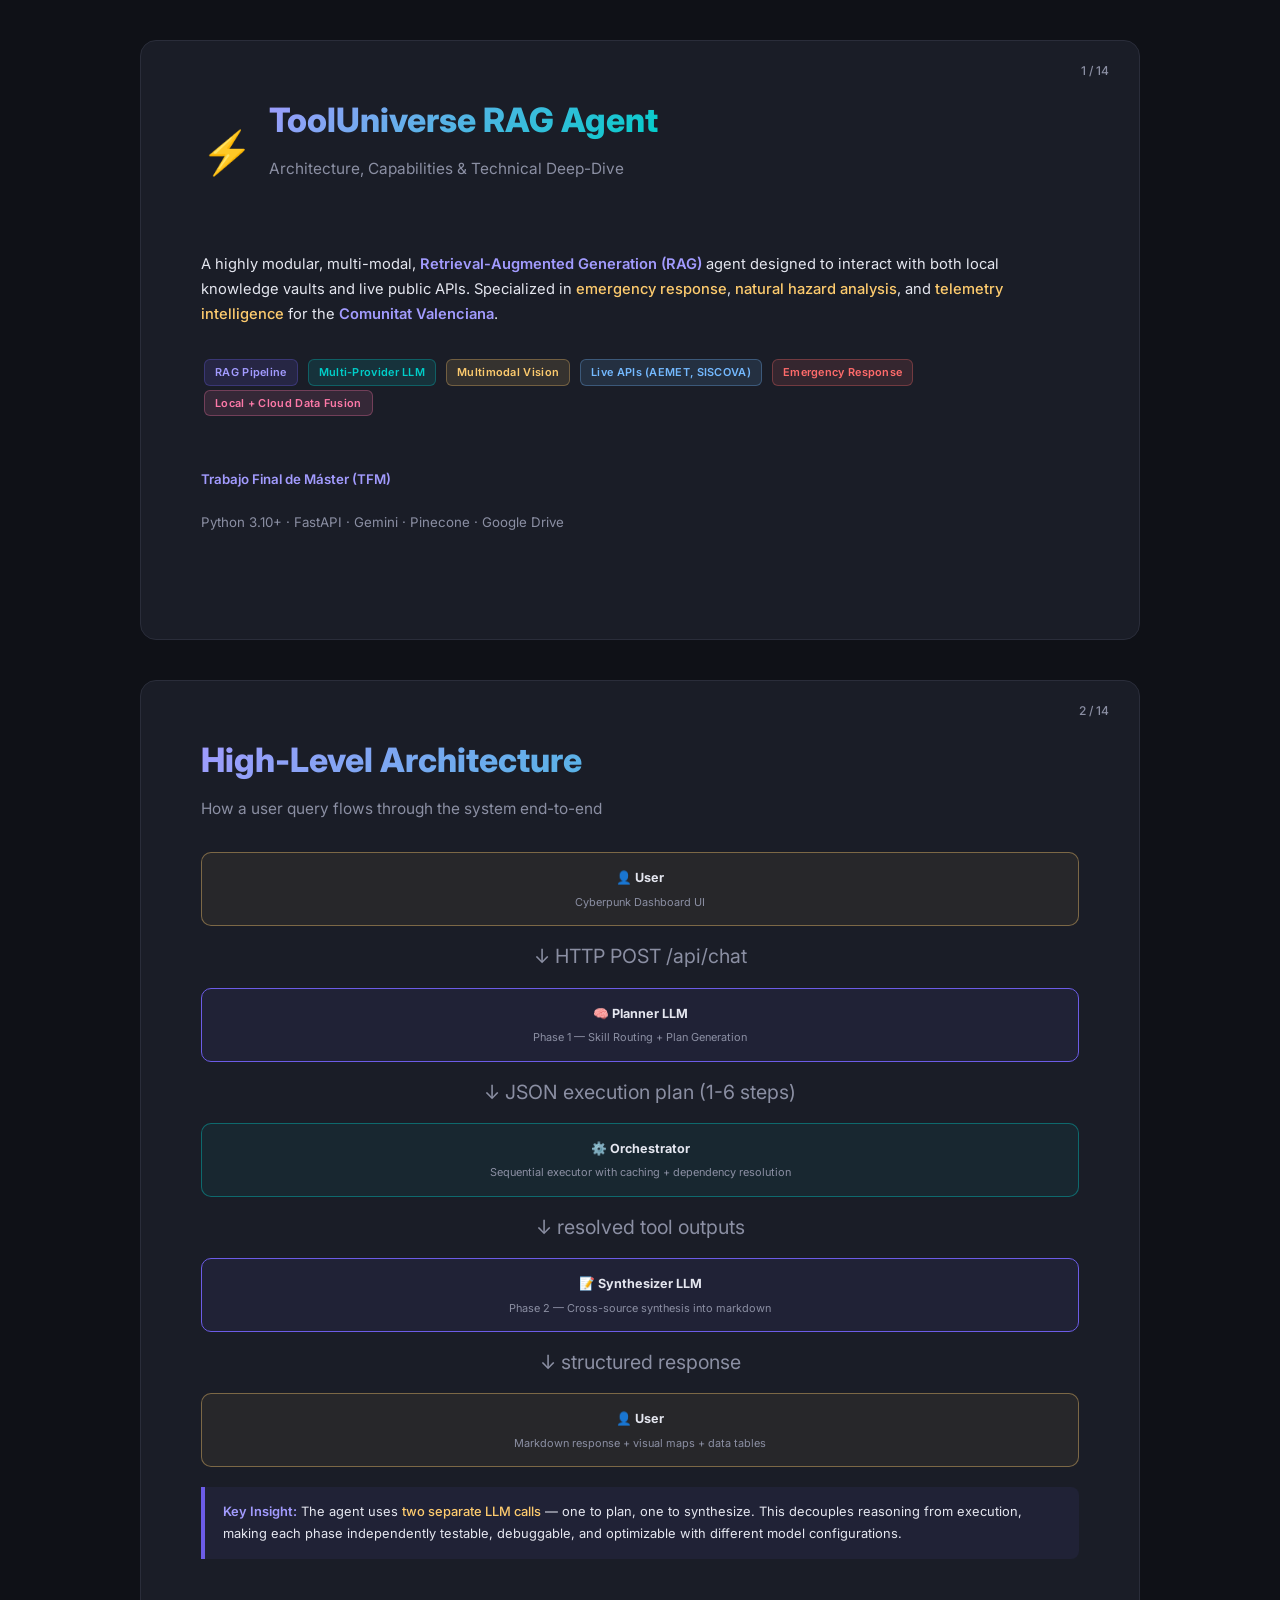
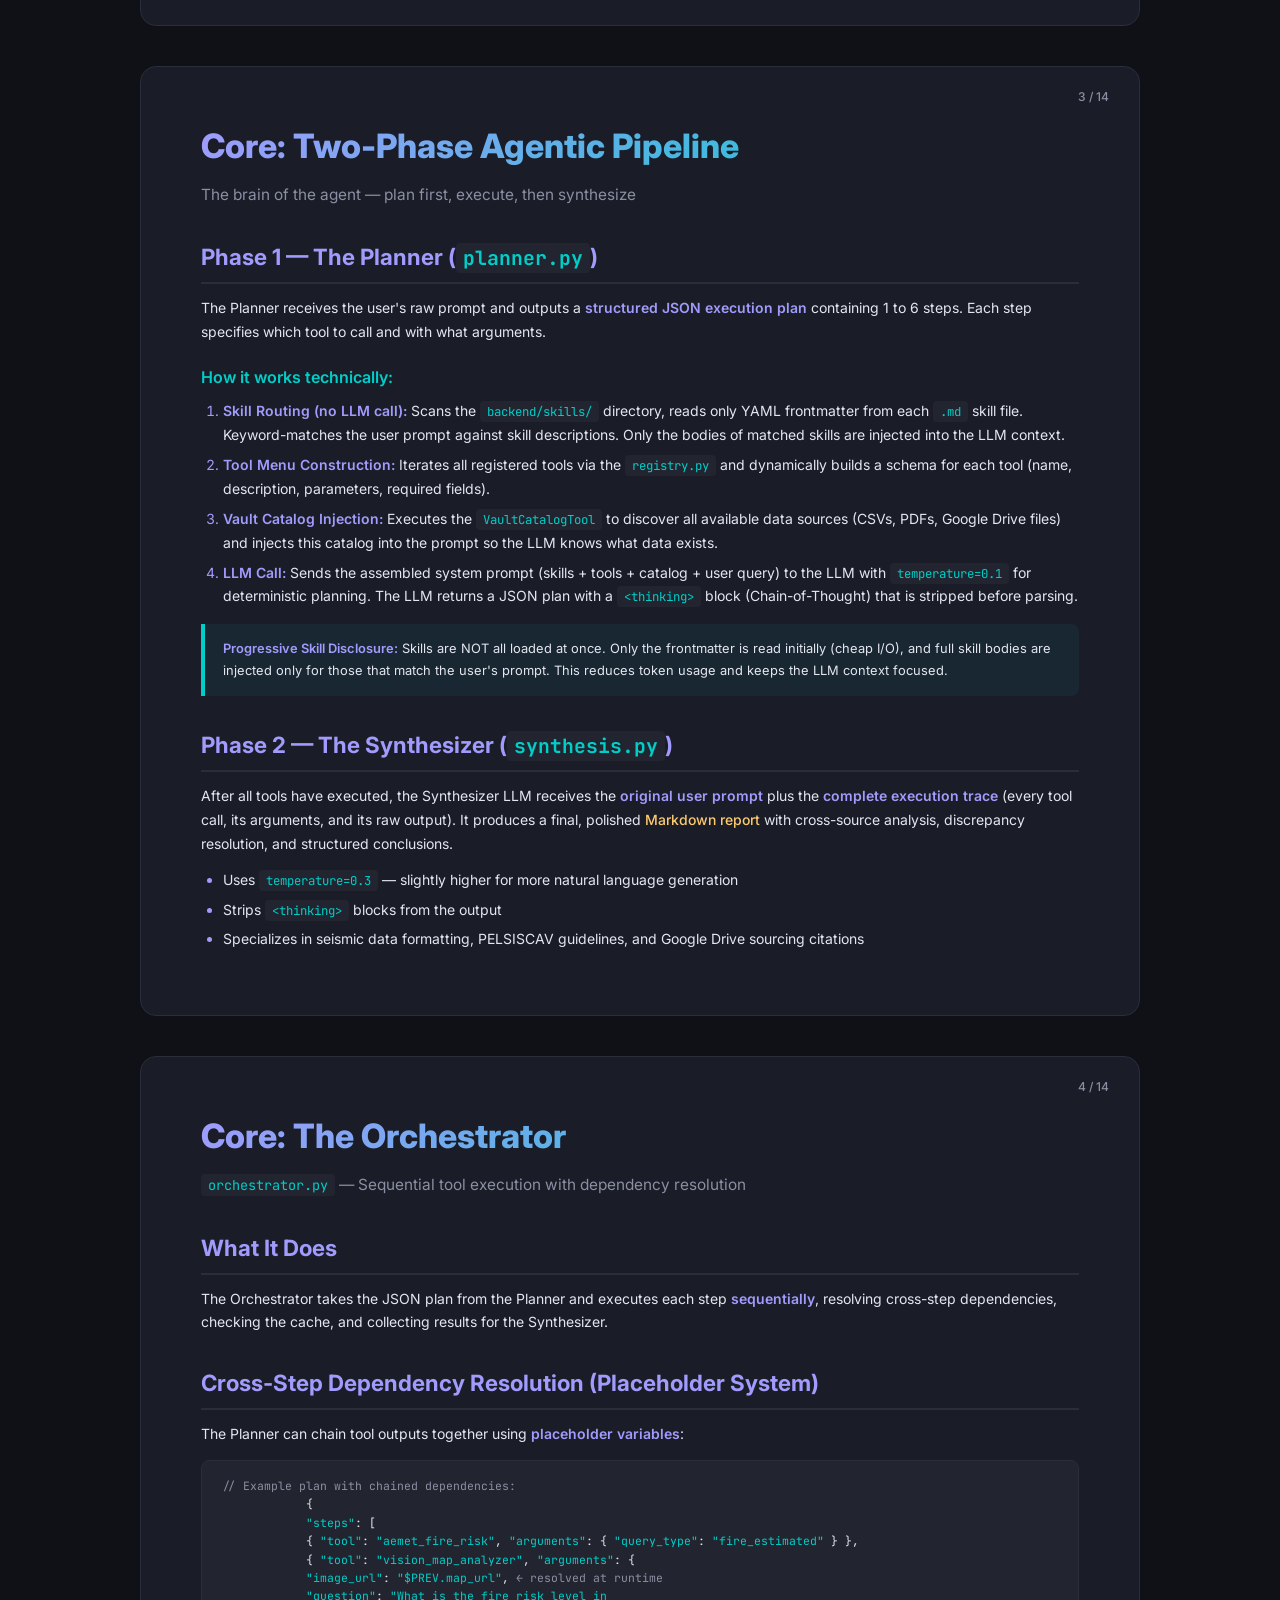
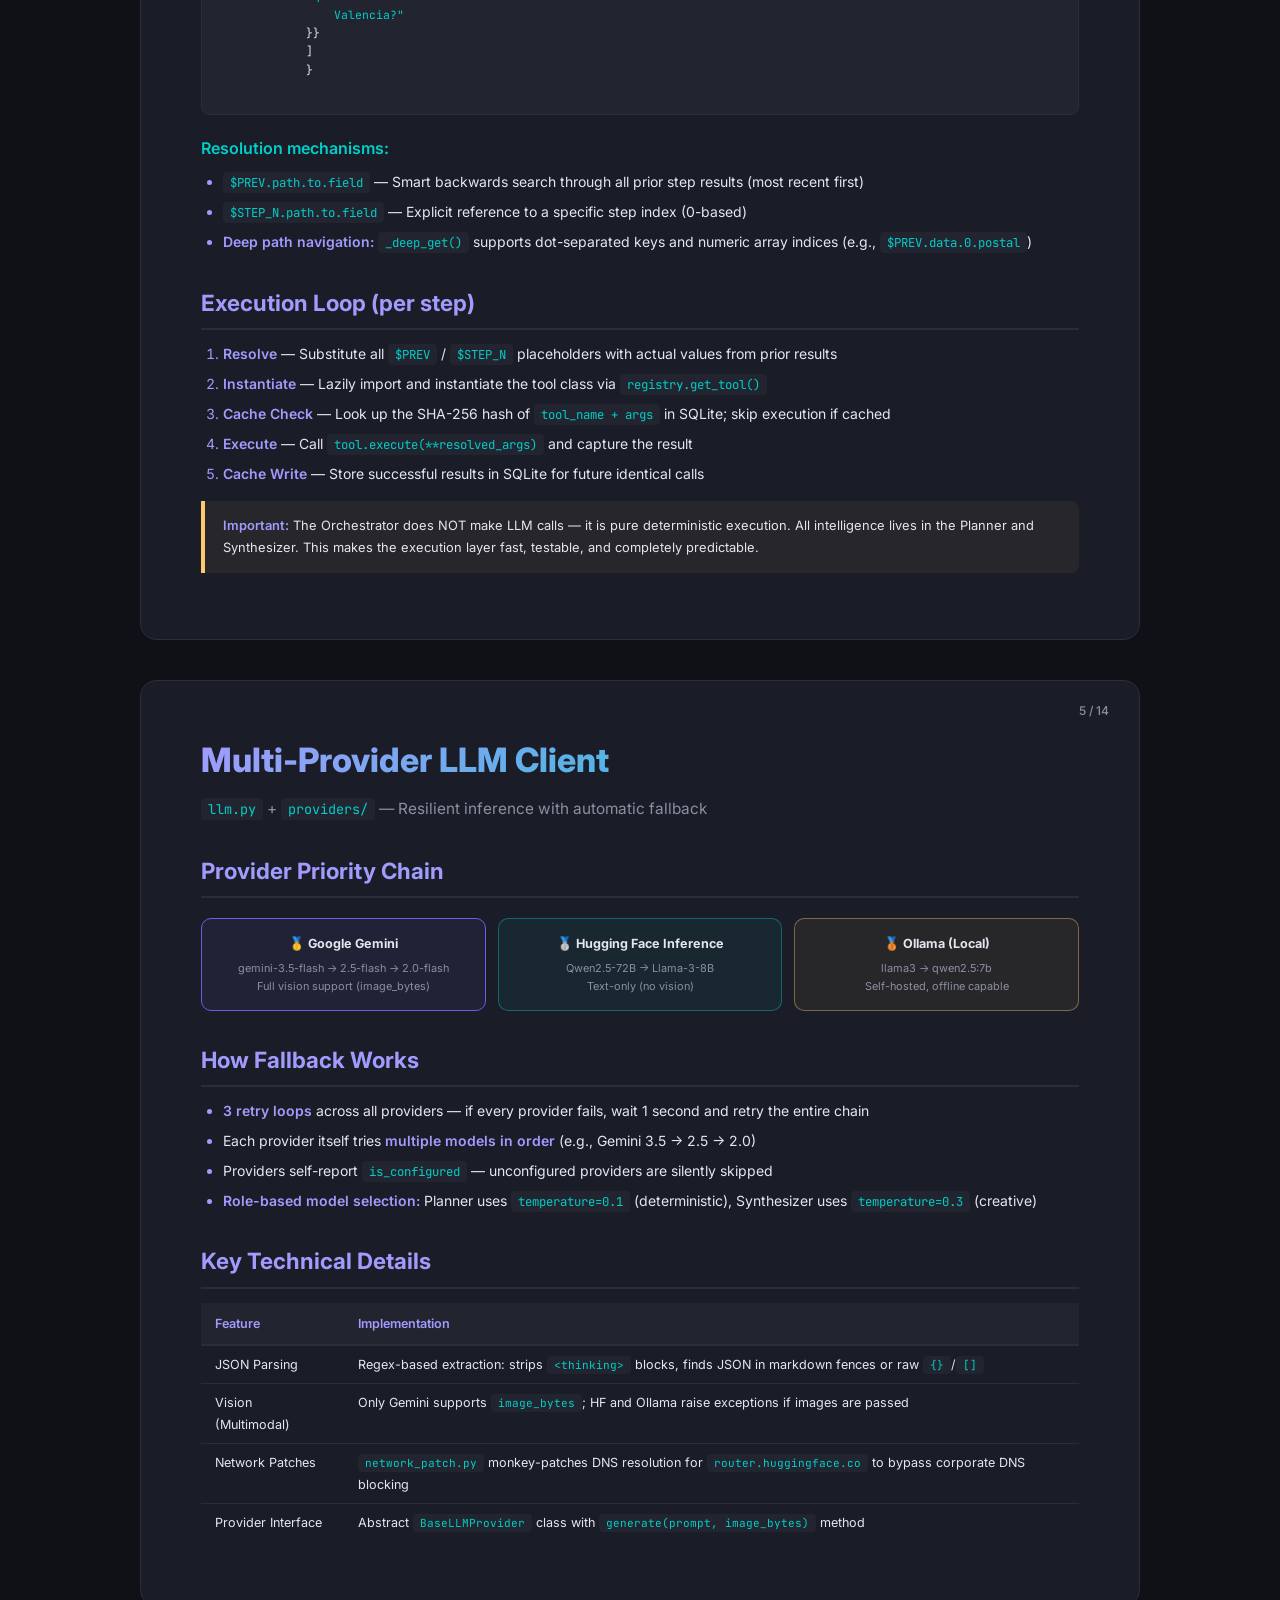
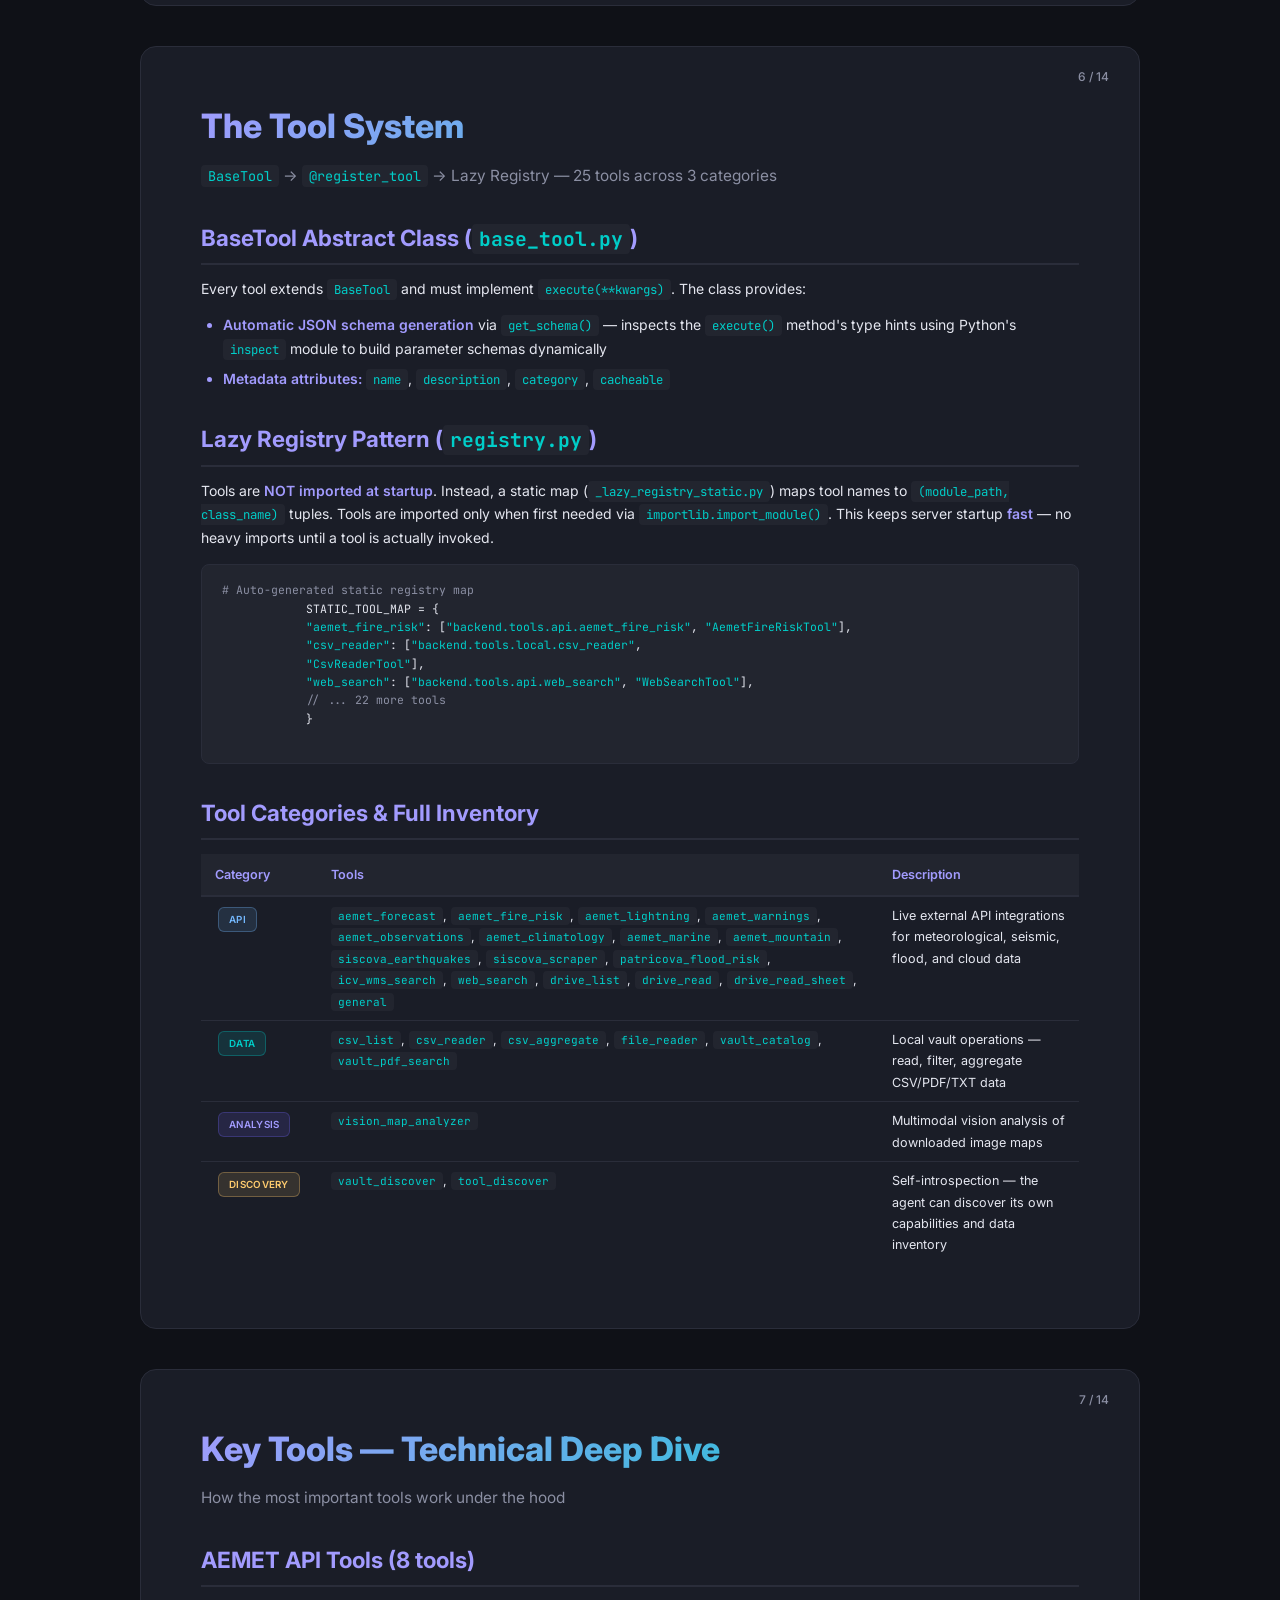
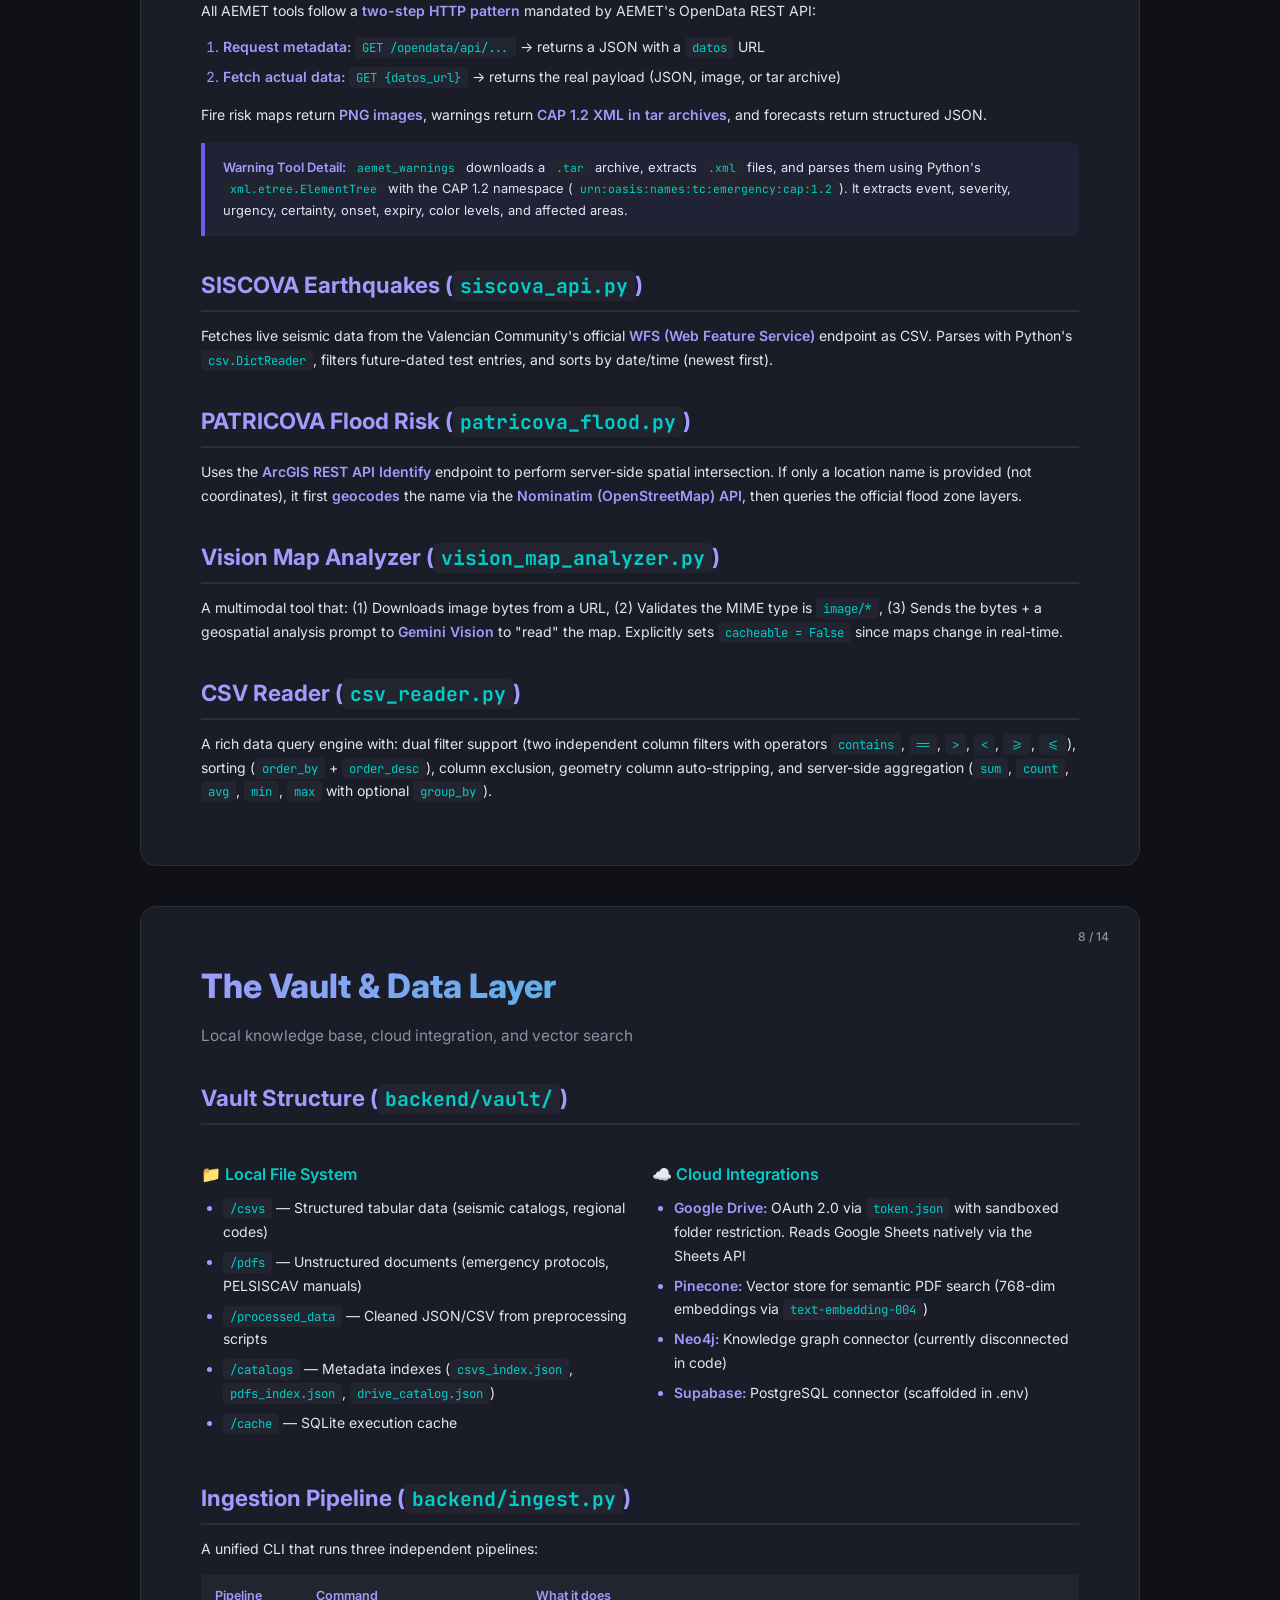
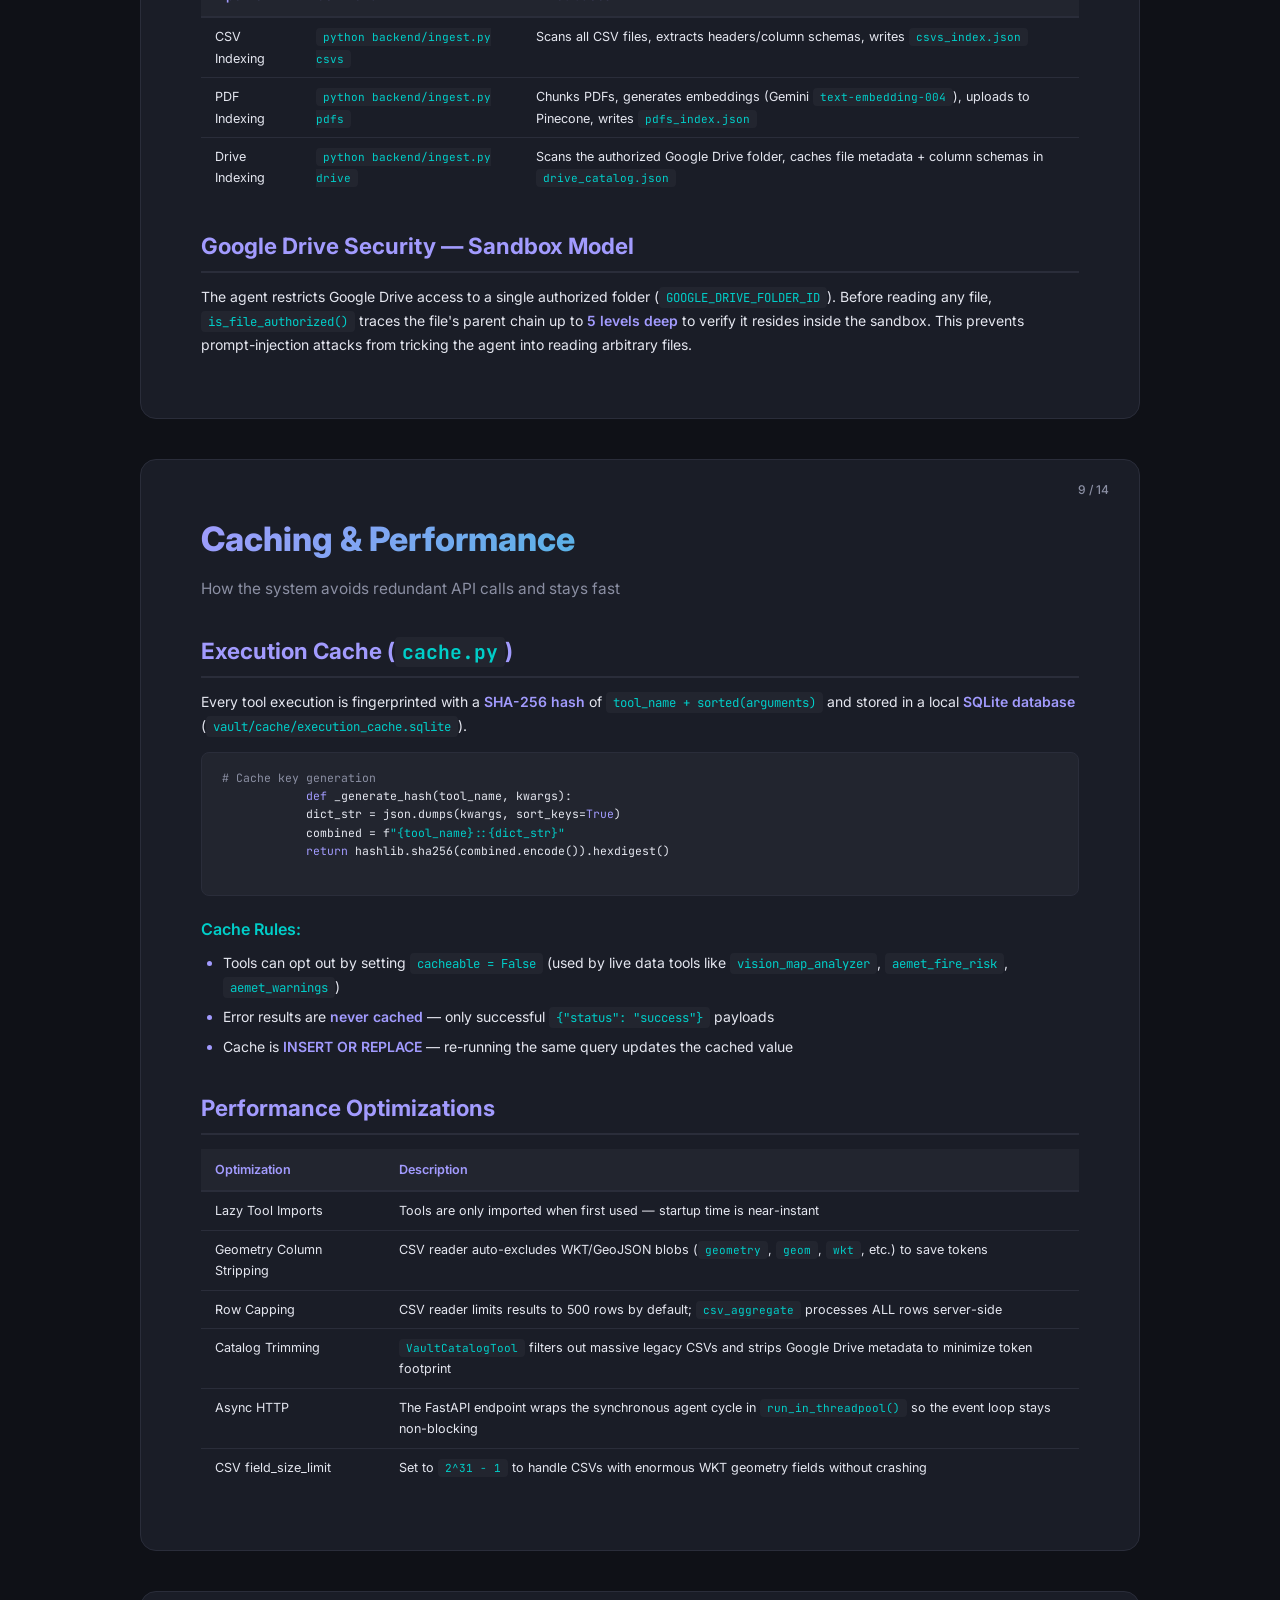
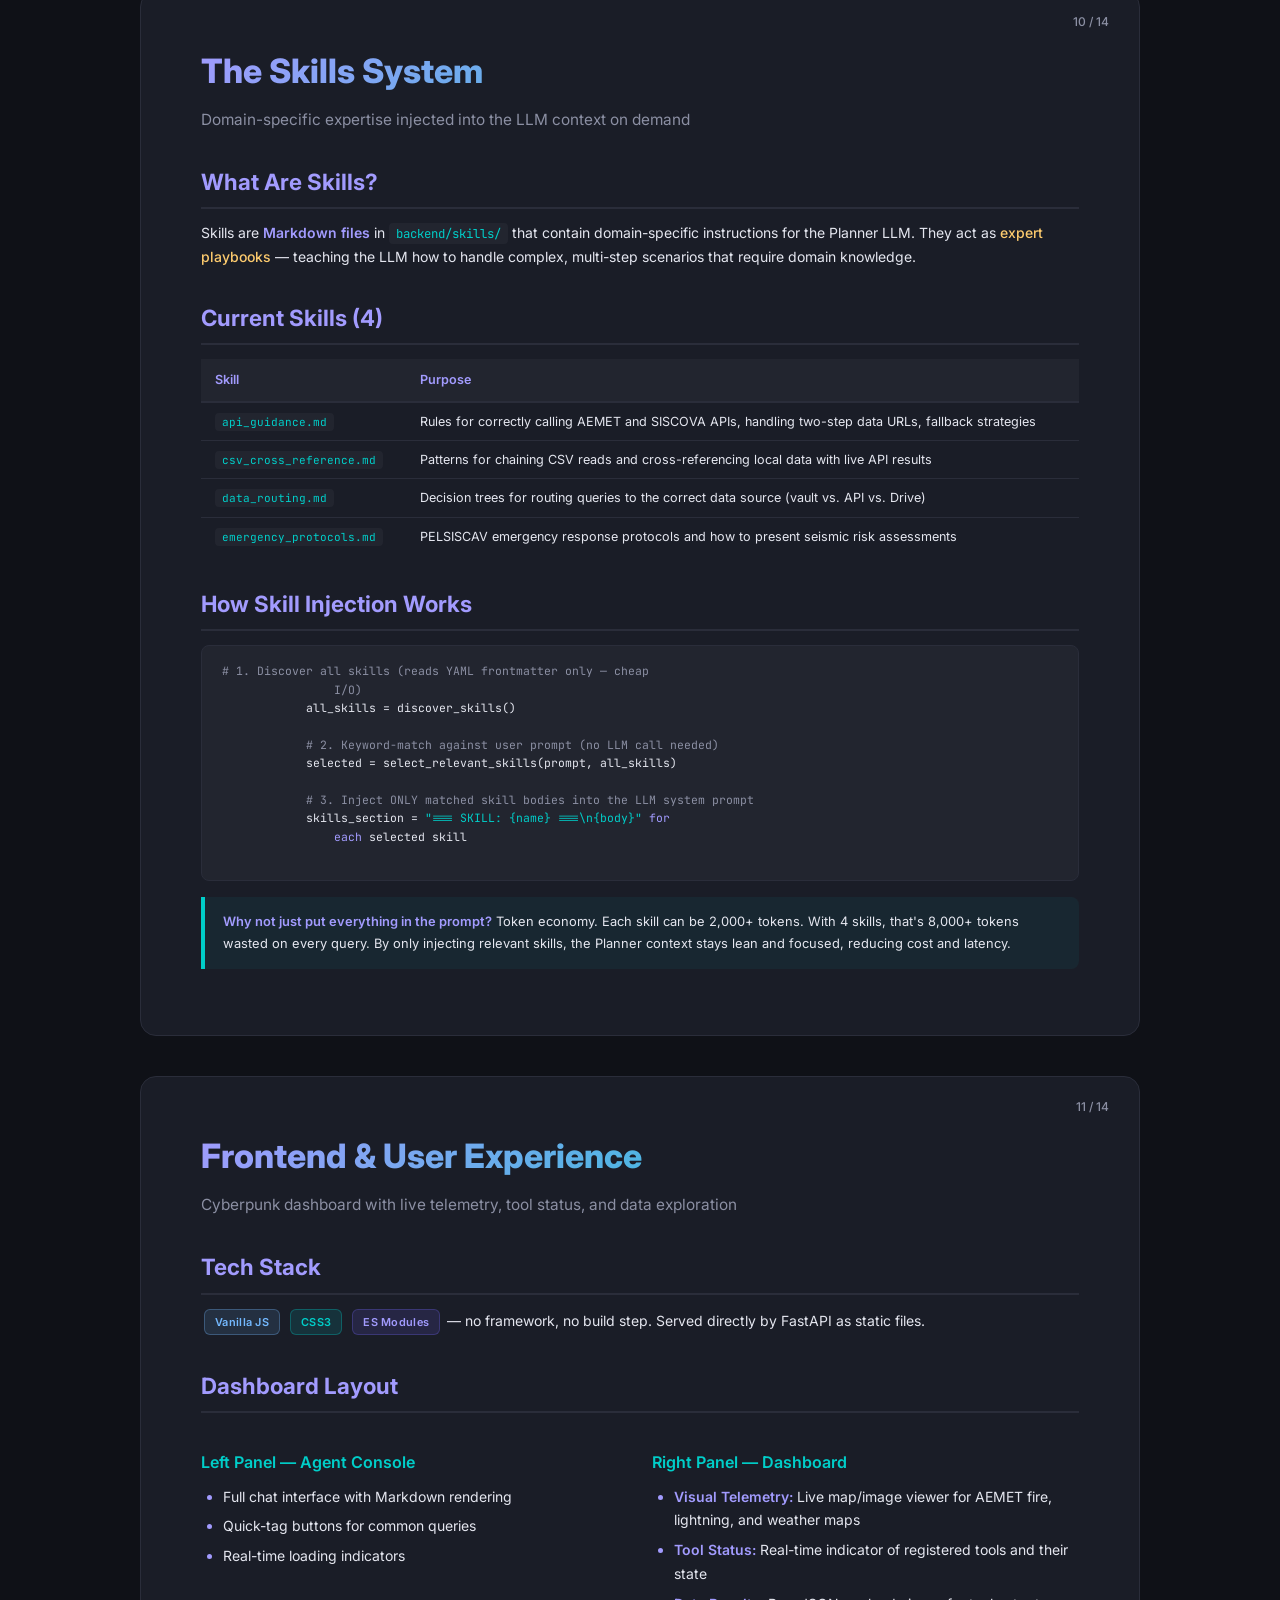
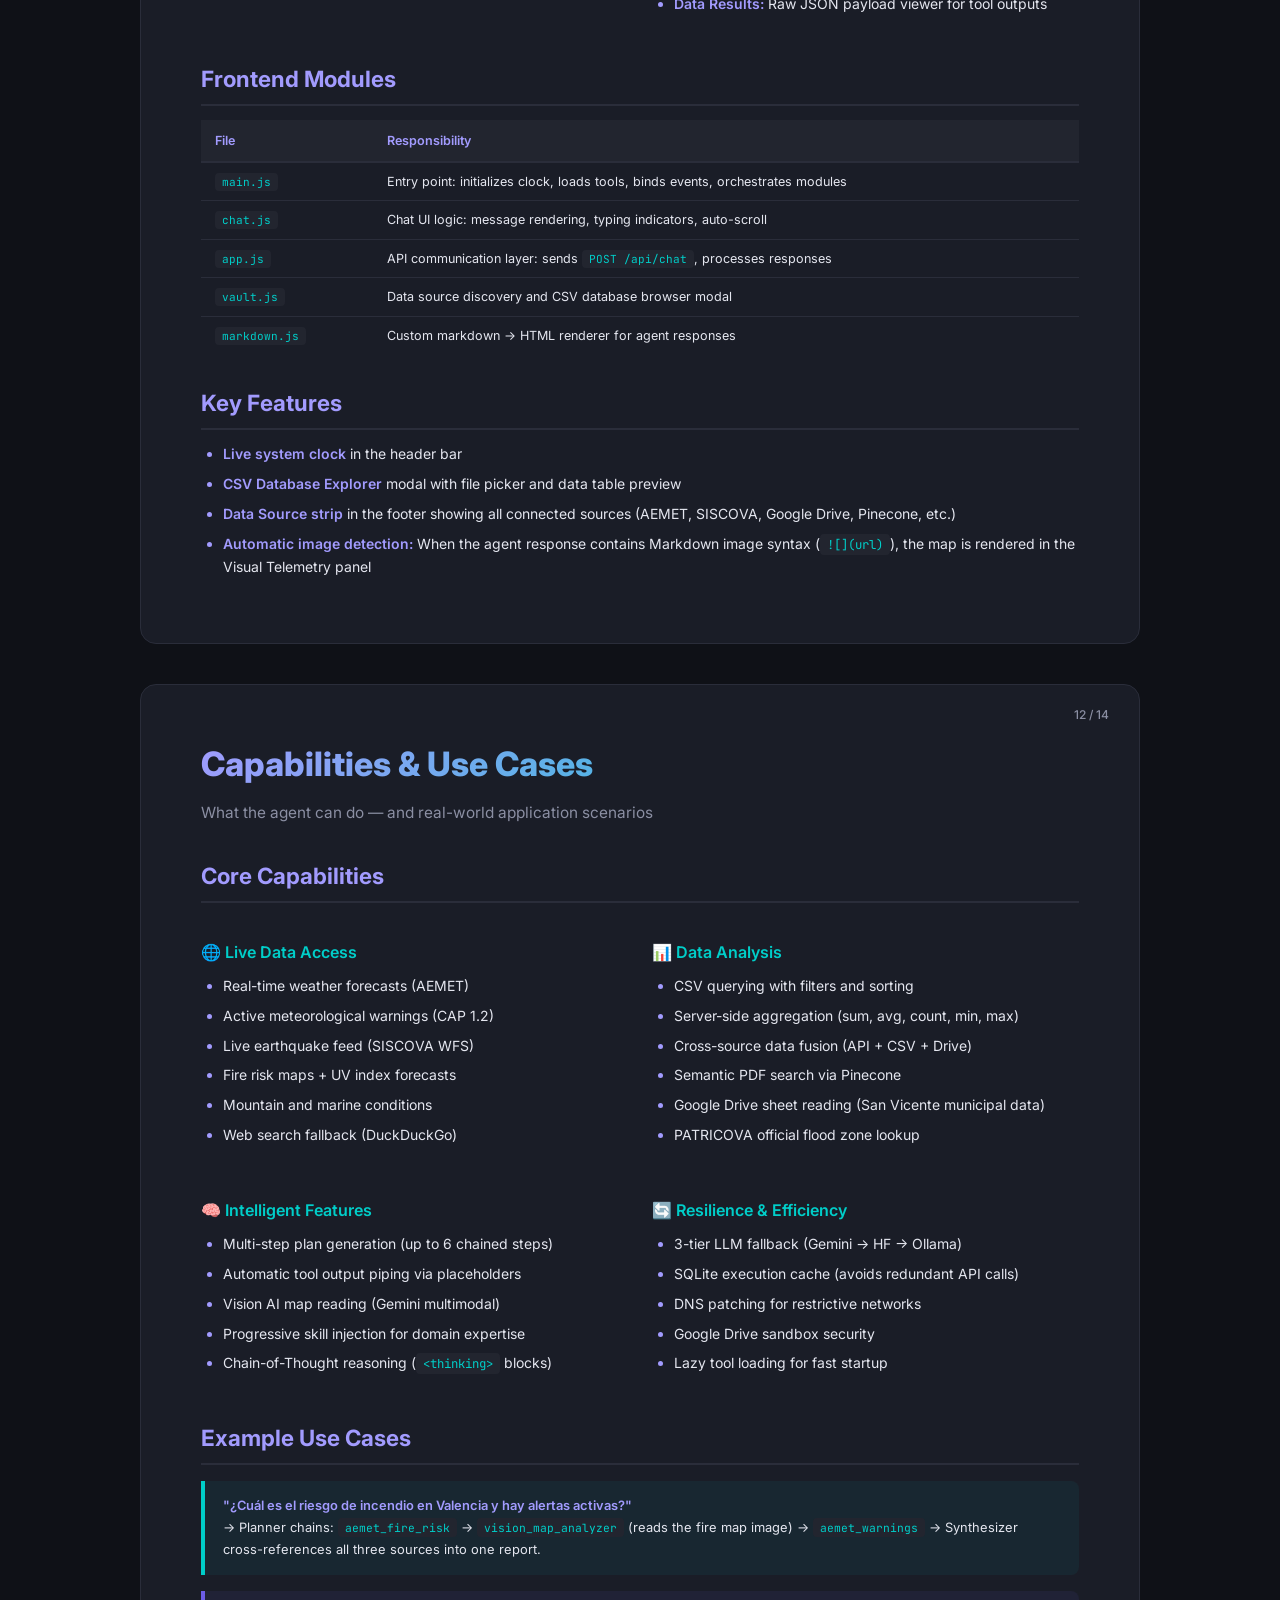
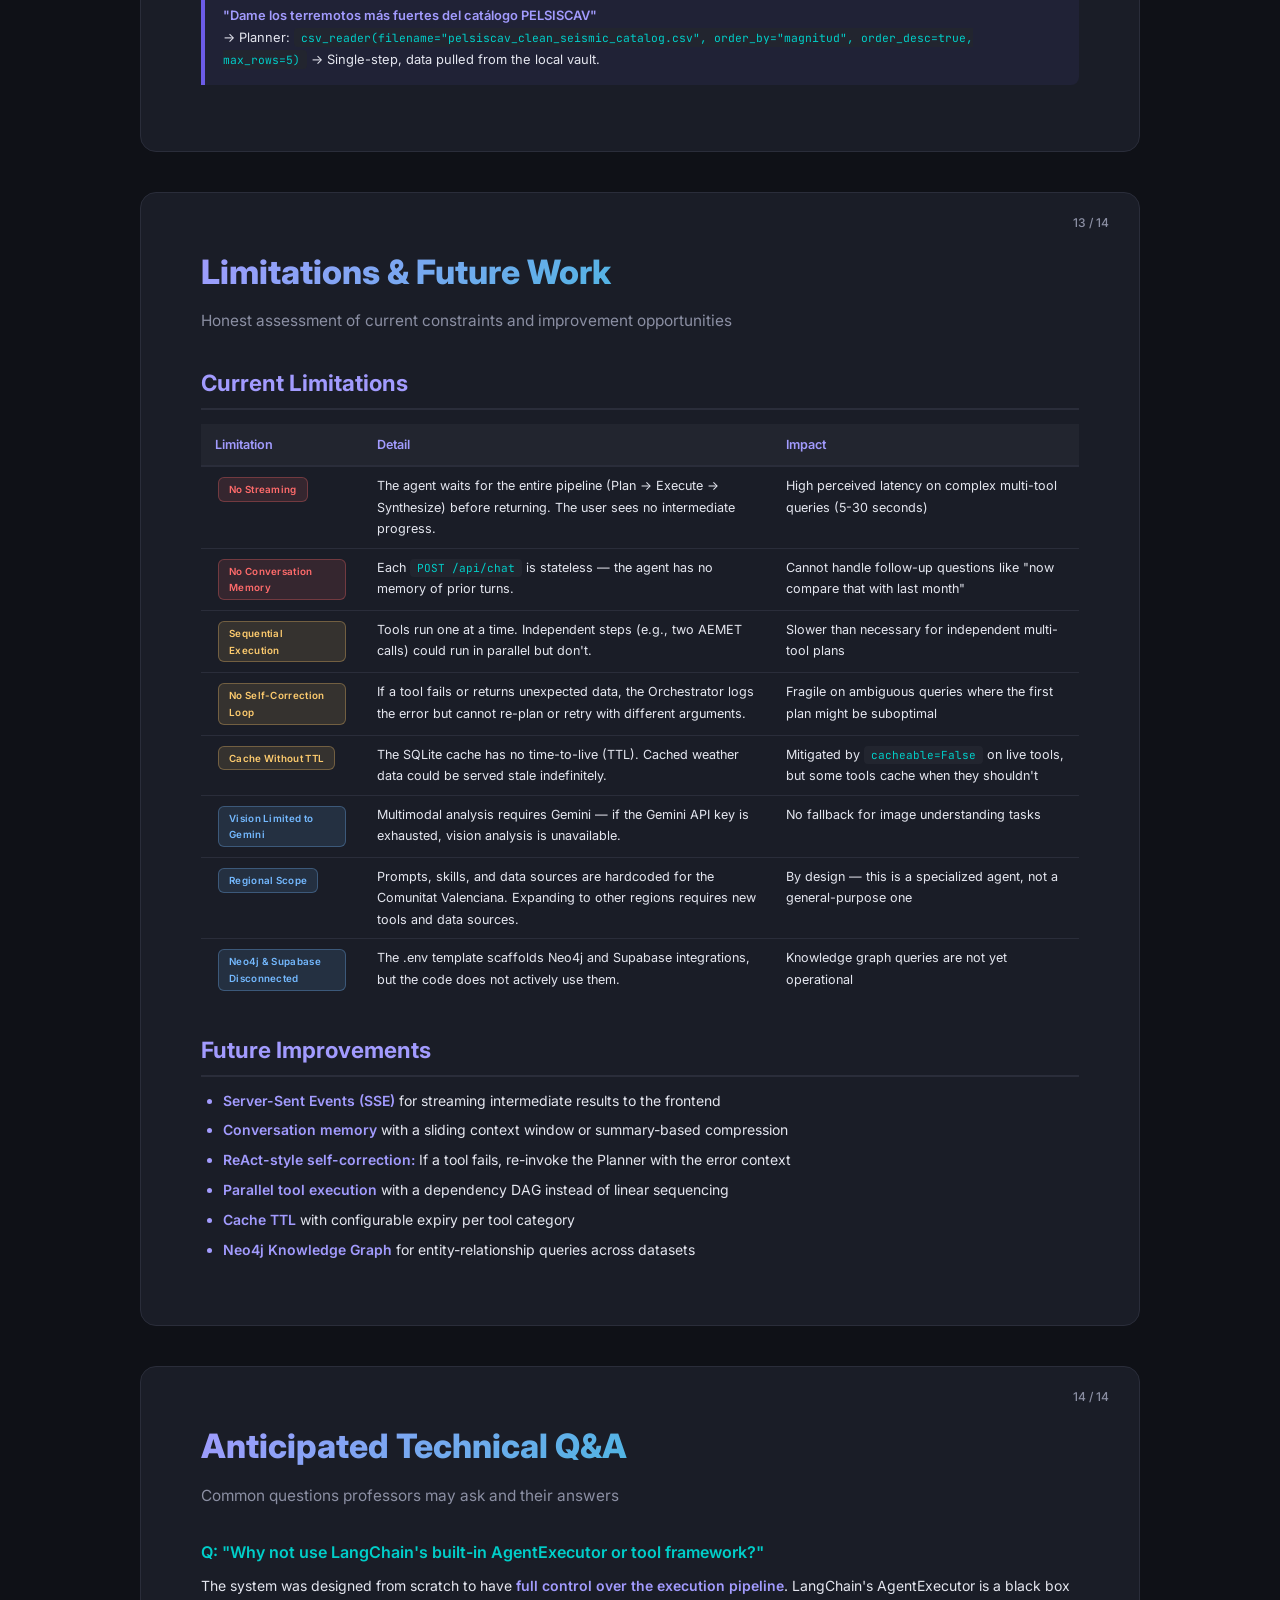
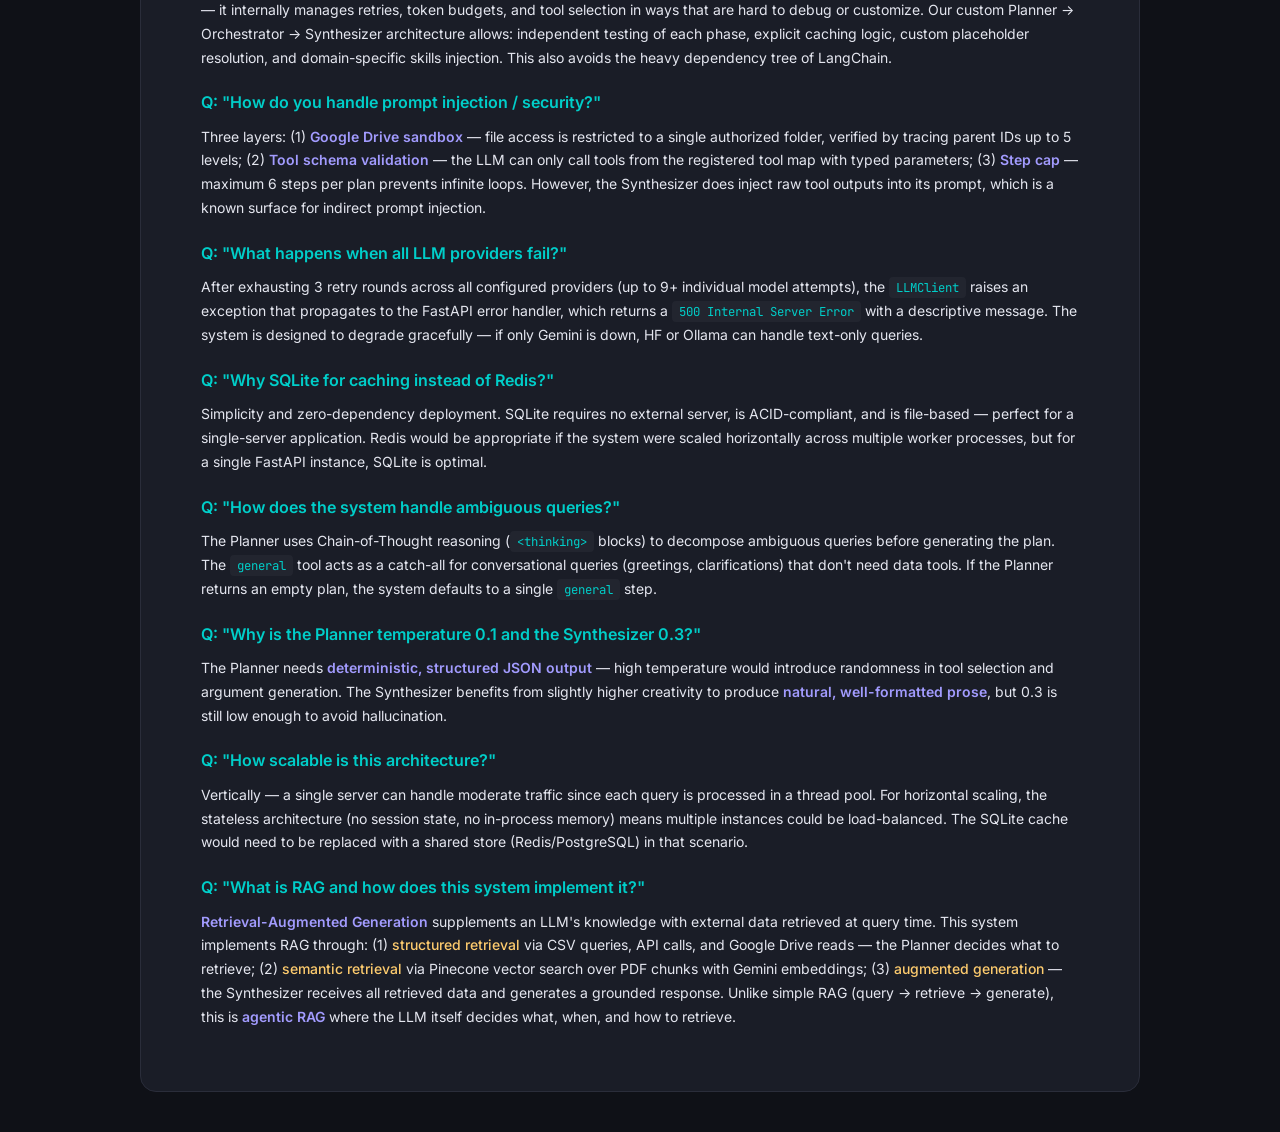
==== docs/architecture_presentation.html @ 75a3f237 "Initial commit of Municipal Intelligence Agent" ====
<!DOCTYPE html>
<html lang="en">

<head>
    <meta charset="UTF-8">
    <meta name="viewport" content="width=device-width, initial-scale=1.0">
    <title>ToolUniverse RAG Agent — Architecture Presentation</title>
    <style>
        @import url('https://fonts.googleapis.com/css2?family=Inter:wght@300;400;500;600;700;800&family=JetBrains+Mono:wght@400;500&display=swap');

        :root {
            --bg: #0f1117;
            --surface: #1a1d27;
            --surface-2: #22252f;
            --border: #2a2d3a;
            --text: #e4e6ef;
            --text-dim: #8b8fa3;
            --accent: #6c5ce7;
            --accent-light: #a29bfe;
            --green: #00cec9;
            --orange: #fdcb6e;
            --red: #ff6b6b;
            --blue: #74b9ff;
            --pink: #fd79a8;
        }

        * {
            margin: 0;
            padding: 0;
            box-sizing: border-box;
        }

        body {
            font-family: 'Inter', sans-serif;
            background: var(--bg);
            color: var(--text);
            line-height: 1.7;
            font-size: 14px;
        }

        /* ─── PRINT STYLES ─── */
        @media print {
            body {
                background: white;
                color: #1a1a2e;
                font-size: 11pt;
            }

            .slide {
                break-after: page;
                box-shadow: none !important;
                border: none !important;
                background: white !important;
            }

            .slide-number {
                display: none;
            }

            :root {
                --text: #1a1a2e;
                --text-dim: #555;
                --surface: #f8f9fa;
                --surface-2: #eee;
                --border: #ddd;
                --bg: white;
            }

            code,
            .code-block {
                background: #f0f0f0 !important;
                color: #333 !important;
            }

            .tag {
                border: 1px solid #ccc !important;
            }
        }

        /* ─── SLIDE CONTAINER ─── */
        .slide {
            max-width: 1000px;
            margin: 40px auto;
            padding: 50px 60px;
            background: var(--surface);
            border: 1px solid var(--border);
            border-radius: 16px;
            position: relative;
            min-height: 600px;
        }

        .slide-number {
            position: absolute;
            top: 20px;
            right: 30px;
            font-size: 12px;
            color: var(--text-dim);
            font-weight: 500;
        }

        /* ─── TYPOGRAPHY ─── */
        h1 {
            font-size: 2.4em;
            font-weight: 800;
            margin-bottom: 8px;
            background: linear-gradient(135deg, var(--accent-light), var(--green));
            -webkit-background-clip: text;
            -webkit-text-fill-color: transparent;
            background-clip: text;
        }

        @media print {
            h1 {
                color: #6c5ce7;
                -webkit-text-fill-color: #6c5ce7;
            }
        }

        h2 {
            font-size: 1.6em;
            font-weight: 700;
            margin-top: 30px;
            margin-bottom: 12px;
            color: var(--accent-light);
            border-bottom: 2px solid var(--border);
            padding-bottom: 6px;
        }

        h3 {
            font-size: 1.15em;
            font-weight: 600;
            margin-top: 20px;
            margin-bottom: 8px;
            color: var(--green);
        }

        p {
            margin-bottom: 12px;
            color: var(--text);
        }

        .subtitle {
            font-size: 1.1em;
            color: var(--text-dim);
            margin-bottom: 30px;
        }

        .author-line {
            font-size: 0.95em;
            color: var(--text-dim);
            margin-top: 20px;
        }

        strong {
            color: var(--accent-light);
            font-weight: 600;
        }

        em {
            color: var(--orange);
            font-style: normal;
            font-weight: 500;
        }

        /* ─── TAGS / BADGES ─── */
        .tag {
            display: inline-block;
            padding: 3px 10px;
            border-radius: 6px;
            font-size: 0.78em;
            font-weight: 600;
            margin: 2px 3px;
            letter-spacing: 0.3px;
        }

        .tag-purple {
            background: rgba(108, 92, 231, 0.15);
            color: var(--accent-light);
            border: 1px solid rgba(108, 92, 231, 0.3);
        }

        .tag-green {
            background: rgba(0, 206, 201, 0.12);
            color: var(--green);
            border: 1px solid rgba(0, 206, 201, 0.3);
        }

        .tag-orange {
            background: rgba(253, 203, 110, 0.12);
            color: var(--orange);
            border: 1px solid rgba(253, 203, 110, 0.3);
        }

        .tag-blue {
            background: rgba(116, 185, 255, 0.12);
            color: var(--blue);
            border: 1px solid rgba(116, 185, 255, 0.3);
        }

        .tag-red {
            background: rgba(255, 107, 107, 0.12);
            color: var(--red);
            border: 1px solid rgba(255, 107, 107, 0.3);
        }

        .tag-pink {
            background: rgba(253, 121, 168, 0.12);
            color: var(--pink);
            border: 1px solid rgba(253, 121, 168, 0.3);
        }

        /* ─── LISTS ─── */
        ul,
        ol {
            margin-left: 22px;
            margin-bottom: 14px;
        }

        li {
            margin-bottom: 6px;
        }

        li::marker {
            color: var(--accent-light);
        }

        /* ─── CODE ─── */
        code {
            font-family: 'JetBrains Mono', monospace;
            background: var(--surface-2);
            padding: 2px 7px;
            border-radius: 4px;
            font-size: 0.88em;
            color: var(--green);
        }

        .code-block {
            font-family: 'JetBrains Mono', monospace;
            background: var(--surface-2);
            border: 1px solid var(--border);
            border-radius: 8px;
            padding: 16px 20px;
            font-size: 0.82em;
            line-height: 1.6;
            overflow-x: auto;
            margin: 14px 0;
            color: var(--text);
            white-space: pre;
        }

        .code-block .comment {
            color: var(--text-dim);
        }

        .code-block .keyword {
            color: var(--accent-light);
        }

        .code-block .string {
            color: var(--green);
        }

        .code-block .number {
            color: var(--orange);
        }

        /* ─── DIAGRAM BOXES ─── */
        .arch-diagram {
            display: flex;
            flex-direction: column;
            gap: 14px;
            margin: 20px 0;
        }

        .arch-row {
            display: flex;
            gap: 12px;
            justify-content: center;
            flex-wrap: wrap;
        }

        .arch-box {
            background: var(--surface-2);
            border: 1px solid var(--border);
            border-radius: 10px;
            padding: 14px 18px;
            text-align: center;
            min-width: 140px;
            flex: 1;
        }

        .arch-box.primary {
            border-color: var(--accent);
            background: rgba(108, 92, 231, 0.08);
        }

        .arch-box.green {
            border-color: rgba(0, 206, 201, 0.4);
            background: rgba(0, 206, 201, 0.06);
        }

        .arch-box.orange {
            border-color: rgba(253, 203, 110, 0.4);
            background: rgba(253, 203, 110, 0.06);
        }

        .arch-box-title {
            font-weight: 700;
            font-size: 0.9em;
            margin-bottom: 4px;
        }

        .arch-box-sub {
            font-size: 0.78em;
            color: var(--text-dim);
        }

        .arch-arrow {
            text-align: center;
            font-size: 1.4em;
            color: var(--text-dim);
        }

        /* ─── TABLES ─── */
        table {
            width: 100%;
            border-collapse: collapse;
            margin: 14px 0;
            font-size: 0.9em;
        }

        th {
            background: var(--surface-2);
            padding: 10px 14px;
            text-align: left;
            font-weight: 600;
            color: var(--accent-light);
            border-bottom: 2px solid var(--border);
        }

        td {
            padding: 8px 14px;
            border-bottom: 1px solid var(--border);
            vertical-align: top;
        }

        tr:last-child td {
            border-bottom: none;
        }

        /* ─── CALLOUTS ─── */
        .callout {
            background: rgba(108, 92, 231, 0.08);
            border-left: 4px solid var(--accent);
            padding: 14px 18px;
            border-radius: 0 8px 8px 0;
            margin: 16px 0;
            font-size: 0.92em;
        }

        .callout-green {
            background: rgba(0, 206, 201, 0.06);
            border-left-color: var(--green);
        }

        .callout-orange {
            background: rgba(253, 203, 110, 0.06);
            border-left-color: var(--orange);
        }

        .callout-red {
            background: rgba(255, 107, 107, 0.06);
            border-left-color: var(--red);
        }

        /* ─── TWO COLUMNS ─── */
        .two-col {
            display: grid;
            grid-template-columns: 1fr 1fr;
            gap: 24px;
            margin: 16px 0;
        }

        @media (max-width: 700px) {
            .two-col {
                grid-template-columns: 1fr;
            }
        }

        .section-divider {
            border: none;
            border-top: 1px dashed var(--border);
            margin: 20px 0;
        }
    </style>
</head>

<body>

    <!-- ════════════════════════════════════════════════════════════════════════ -->
    <!-- SLIDE 1: TITLE -->
    <!-- ════════════════════════════════════════════════════════════════════════ -->
    <div class="slide">
        <span class="slide-number">1 / 14</span>
        <div style="display:flex; align-items:center; gap:16px; margin-bottom:10px;">
            <span style="font-size:3em;">⚡</span>
            <div>
                <h1>ToolUniverse RAG Agent</h1>
                <p class="subtitle">Architecture, Capabilities & Technical Deep-Dive</p>
            </div>
        </div>
        <p style="margin-top:40px; font-size: 1.05em;">
            A highly modular, multi-modal, <strong>Retrieval-Augmented Generation (RAG)</strong> agent designed
            to interact with both local knowledge vaults and live public APIs. Specialized in
            <em>emergency response</em>, <em>natural hazard analysis</em>, and <em>telemetry intelligence</em>
            for the <strong>Comunitat Valenciana</strong>.
        </p>

        <div style="margin-top: 30px;">
            <span class="tag tag-purple">RAG Pipeline</span>
            <span class="tag tag-green">Multi-Provider LLM</span>
            <span class="tag tag-orange">Multimodal Vision</span>
            <span class="tag tag-blue">Live APIs (AEMET, SISCOVA)</span>
            <span class="tag tag-red">Emergency Response</span>
            <span class="tag tag-pink">Local + Cloud Data Fusion</span>
        </div>

        <div style="margin-top: 50px;">
            <p class="author-line"><strong>Trabajo Final de Máster (TFM)</strong></p>
            <p class="author-line">Python 3.10+ · FastAPI · Gemini · Pinecone · Google Drive</p>
        </div>
    </div>

    <!-- ════════════════════════════════════════════════════════════════════════ -->
    <!-- SLIDE 2: HIGH-LEVEL ARCHITECTURE -->
    <!-- ════════════════════════════════════════════════════════════════════════ -->
    <div class="slide">
        <span class="slide-number">2 / 14</span>
        <h1>High-Level Architecture</h1>
        <p class="subtitle">How a user query flows through the system end-to-end</p>

        <div class="arch-diagram">
            <div class="arch-row">
                <div class="arch-box orange">
                    <div class="arch-box-title">👤 User</div>
                    <div class="arch-box-sub">Cyberpunk Dashboard UI</div>
                </div>
            </div>
            <div class="arch-arrow">↓ HTTP POST /api/chat</div>
            <div class="arch-row">
                <div class="arch-box primary">
                    <div class="arch-box-title">🧠 Planner LLM</div>
                    <div class="arch-box-sub">Phase 1 — Skill Routing + Plan Generation</div>
                </div>
            </div>
            <div class="arch-arrow">↓ JSON execution plan (1-6 steps)</div>
            <div class="arch-row">
                <div class="arch-box green">
                    <div class="arch-box-title">⚙️ Orchestrator</div>
                    <div class="arch-box-sub">Sequential executor with caching + dependency resolution</div>
                </div>
            </div>
            <div class="arch-arrow">↓ resolved tool outputs</div>
            <div class="arch-row">
                <div class="arch-box primary">
                    <div class="arch-box-title">📝 Synthesizer LLM</div>
                    <div class="arch-box-sub">Phase 2 — Cross-source synthesis into markdown</div>
                </div>
            </div>
            <div class="arch-arrow">↓ structured response</div>
            <div class="arch-row">
                <div class="arch-box orange">
                    <div class="arch-box-title">👤 User</div>
                    <div class="arch-box-sub">Markdown response + visual maps + data tables</div>
                </div>
            </div>
        </div>

        <div class="callout">
            <strong>Key Insight:</strong> The agent uses <em>two separate LLM calls</em> — one to plan, one to
            synthesize.
            This decouples reasoning from execution, making each phase independently testable, debuggable,
            and optimizable with different model configurations.
        </div>
    </div>

    <!-- ════════════════════════════════════════════════════════════════════════ -->
    <!-- SLIDE 3: CORE — THE TWO-PHASE PIPELINE -->
    <!-- ════════════════════════════════════════════════════════════════════════ -->
    <div class="slide">
        <span class="slide-number">3 / 14</span>
        <h1>Core: Two-Phase Agentic Pipeline</h1>
        <p class="subtitle">The brain of the agent — plan first, execute, then synthesize</p>

        <h2>Phase 1 — The Planner (<code>planner.py</code>)</h2>
        <p>
            The Planner receives the user's raw prompt and outputs a <strong>structured JSON execution plan</strong>
            containing 1 to 6 steps. Each step specifies which tool to call and with what arguments.
        </p>
        <h3>How it works technically:</h3>
        <ol>
            <li><strong>Skill Routing (no LLM call):</strong> Scans the <code>backend/skills/</code> directory, reads
                only YAML frontmatter from each <code>.md</code> skill file. Keyword-matches the user prompt against
                skill descriptions. Only the bodies of matched skills are injected into the LLM context.</li>
            <li><strong>Tool Menu Construction:</strong> Iterates all registered tools via the <code>registry.py</code>
                and dynamically builds a schema for each tool (name, description, parameters, required fields).</li>
            <li><strong>Vault Catalog Injection:</strong> Executes the <code>VaultCatalogTool</code> to discover all
                available data sources (CSVs, PDFs, Google Drive files) and injects this catalog into the prompt
                so the LLM knows what data exists.</li>
            <li><strong>LLM Call:</strong> Sends the assembled system prompt (skills + tools + catalog + user query) to
                the LLM with <code>temperature=0.1</code> for deterministic planning. The LLM returns a JSON plan
                with a <code>&lt;thinking&gt;</code> block (Chain-of-Thought) that is stripped before parsing.</li>
        </ol>

        <div class="callout-green callout">
            <strong>Progressive Skill Disclosure:</strong> Skills are NOT all loaded at once. Only the frontmatter
            is read initially (cheap I/O), and full skill bodies are injected only for those that match the user's
            prompt.
            This reduces token usage and keeps the LLM context focused.
        </div>

        <h2>Phase 2 — The Synthesizer (<code>synthesis.py</code>)</h2>
        <p>
            After all tools have executed, the Synthesizer LLM receives the <strong>original user prompt</strong>
            plus the <strong>complete execution trace</strong> (every tool call, its arguments, and its raw output).
            It produces a final, polished <em>Markdown report</em> with cross-source analysis, discrepancy
            resolution, and structured conclusions.
        </p>
        <ul>
            <li>Uses <code>temperature=0.3</code> — slightly higher for more natural language generation</li>
            <li>Strips <code>&lt;thinking&gt;</code> blocks from the output</li>
            <li>Specializes in seismic data formatting, PELSISCAV guidelines, and Google Drive sourcing citations</li>
        </ul>
    </div>

    <!-- ════════════════════════════════════════════════════════════════════════ -->
    <!-- SLIDE 4: CORE — THE ORCHESTRATOR -->
    <!-- ════════════════════════════════════════════════════════════════════════ -->
    <div class="slide">
        <span class="slide-number">4 / 14</span>
        <h1>Core: The Orchestrator</h1>
        <p class="subtitle"><code>orchestrator.py</code> — Sequential tool execution with dependency resolution</p>

        <h2>What It Does</h2>
        <p>
            The Orchestrator takes the JSON plan from the Planner and executes each step <strong>sequentially</strong>,
            resolving cross-step dependencies, checking the cache, and collecting results for the Synthesizer.
        </p>

        <h2>Cross-Step Dependency Resolution (Placeholder System)</h2>
        <p>The Planner can chain tool outputs together using <strong>placeholder variables</strong>:</p>

        <div class="code-block"><span class="comment">// Example plan with chained dependencies:</span>
            {
            <span class="string">"steps"</span>: [
            { <span class="string">"tool"</span>: <span class="string">"aemet_fire_risk"</span>, <span
                class="string">"arguments"</span>: { <span class="string">"query_type"</span>: <span
                class="string">"fire_estimated"</span> } },
            { <span class="string">"tool"</span>: <span class="string">"vision_map_analyzer"</span>, <span
                class="string">"arguments"</span>: {
            <span class="string">"image_url"</span>: <span class="string">"$PREV.map_url"</span>, <span
                class="comment">← resolved at runtime</span>
            <span class="string">"question"</span>: <span class="string">"What is the fire risk level in
                Valencia?"</span>
            }}
            ]
            }
        </div>

        <h3>Resolution mechanisms:</h3>
        <ul>
            <li><code>$PREV.path.to.field</code> — Smart backwards search through all prior step results (most recent
                first)</li>
            <li><code>$STEP_N.path.to.field</code> — Explicit reference to a specific step index (0-based)</li>
            <li><strong>Deep path navigation:</strong> <code>_deep_get()</code> supports dot-separated keys and numeric
                array indices (e.g., <code>$PREV.data.0.postal</code>)</li>
        </ul>

        <h2>Execution Loop (per step)</h2>
        <ol>
            <li><strong>Resolve</strong> — Substitute all <code>$PREV</code> / <code>$STEP_N</code> placeholders with
                actual values from prior results</li>
            <li><strong>Instantiate</strong> — Lazily import and instantiate the tool class via
                <code>registry.get_tool()</code></li>
            <li><strong>Cache Check</strong> — Look up the SHA-256 hash of <code>tool_name + args</code> in SQLite; skip
                execution if cached</li>
            <li><strong>Execute</strong> — Call <code>tool.execute(**resolved_args)</code> and capture the result</li>
            <li><strong>Cache Write</strong> — Store successful results in SQLite for future identical calls</li>
        </ol>

        <div class="callout-orange callout">
            <strong>Important:</strong> The Orchestrator does NOT make LLM calls — it is pure deterministic execution.
            All intelligence lives in the Planner and Synthesizer. This makes the execution layer fast, testable, and
            completely predictable.
        </div>
    </div>

    <!-- ════════════════════════════════════════════════════════════════════════ -->
    <!-- SLIDE 5: MULTI-PROVIDER LLM CLIENT -->
    <!-- ════════════════════════════════════════════════════════════════════════ -->
    <div class="slide">
        <span class="slide-number">5 / 14</span>
        <h1>Multi-Provider LLM Client</h1>
        <p class="subtitle"><code>llm.py</code> + <code>providers/</code> — Resilient inference with automatic fallback
        </p>

        <h2>Provider Priority Chain</h2>
        <div class="arch-diagram">
            <div class="arch-row">
                <div class="arch-box primary" style="flex:2;">
                    <div class="arch-box-title">🥇 Google Gemini</div>
                    <div class="arch-box-sub">gemini-3.5-flash → 2.5-flash → 2.0-flash<br>Full vision support
                        (image_bytes)</div>
                </div>
                <div class="arch-box green" style="flex:2;">
                    <div class="arch-box-title">🥈 Hugging Face Inference</div>
                    <div class="arch-box-sub">Qwen2.5-72B → Llama-3-8B<br>Text-only (no vision)</div>
                </div>
                <div class="arch-box orange" style="flex:2;">
                    <div class="arch-box-title">🥉 Ollama (Local)</div>
                    <div class="arch-box-sub">llama3 → qwen2.5:7b<br>Self-hosted, offline capable</div>
                </div>
            </div>
        </div>

        <h2>How Fallback Works</h2>
        <ul>
            <li><strong>3 retry loops</strong> across all providers — if every provider fails, wait 1 second and retry
                the entire chain</li>
            <li>Each provider itself tries <strong>multiple models in order</strong> (e.g., Gemini 3.5 → 2.5 → 2.0)</li>
            <li>Providers self-report <code>is_configured</code> — unconfigured providers are silently skipped</li>
            <li><strong>Role-based model selection:</strong> Planner uses <code>temperature=0.1</code> (deterministic),
                Synthesizer uses <code>temperature=0.3</code> (creative)</li>
        </ul>

        <h2>Key Technical Details</h2>
        <table>
            <tr>
                <th>Feature</th>
                <th>Implementation</th>
            </tr>
            <tr>
                <td>JSON Parsing</td>
                <td>Regex-based extraction: strips <code>&lt;thinking&gt;</code> blocks, finds JSON in markdown fences
                    or raw <code>{}</code>/<code>[]</code></td>
            </tr>
            <tr>
                <td>Vision (Multimodal)</td>
                <td>Only Gemini supports <code>image_bytes</code>; HF and Ollama raise exceptions if images are passed
                </td>
            </tr>
            <tr>
                <td>Network Patches</td>
                <td><code>network_patch.py</code> monkey-patches DNS resolution for <code>router.huggingface.co</code>
                    to bypass corporate DNS blocking</td>
            </tr>
            <tr>
                <td>Provider Interface</td>
                <td>Abstract <code>BaseLLMProvider</code> class with <code>generate(prompt, image_bytes)</code> method
                </td>
            </tr>
        </table>
    </div>

    <!-- ════════════════════════════════════════════════════════════════════════ -->
    <!-- SLIDE 6: TOOL SYSTEM -->
    <!-- ════════════════════════════════════════════════════════════════════════ -->
    <div class="slide">
        <span class="slide-number">6 / 14</span>
        <h1>The Tool System</h1>
        <p class="subtitle"><code>BaseTool</code> → <code>@register_tool</code> → Lazy Registry — 25 tools across 3
            categories</p>

        <h2>BaseTool Abstract Class (<code>base_tool.py</code>)</h2>
        <p>Every tool extends <code>BaseTool</code> and must implement <code>execute(**kwargs)</code>. The class
            provides:</p>
        <ul>
            <li><strong>Automatic JSON schema generation</strong> via <code>get_schema()</code> — inspects the
                <code>execute()</code> method's
                type hints using Python's <code>inspect</code> module to build parameter schemas dynamically</li>
            <li><strong>Metadata attributes:</strong> <code>name</code>, <code>description</code>,
                <code>category</code>, <code>cacheable</code></li>
        </ul>

        <h2>Lazy Registry Pattern (<code>registry.py</code>)</h2>
        <p>
            Tools are <strong>NOT imported at startup</strong>. Instead, a static map
            (<code>_lazy_registry_static.py</code>)
            maps tool names to <code>(module_path, class_name)</code> tuples. Tools are imported only when first needed
            via <code>importlib.import_module()</code>. This keeps server startup <strong>fast</strong> — no heavy
            imports
            until a tool is actually invoked.
        </p>

        <div class="code-block"><span class="comment"># Auto-generated static registry map</span>
            STATIC_TOOL_MAP = {
            <span class="string">"aemet_fire_risk"</span>: [<span
                class="string">"backend.tools.api.aemet_fire_risk"</span>, <span
                class="string">"AemetFireRiskTool"</span>],
            <span class="string">"csv_reader"</span>: [<span class="string">"backend.tools.local.csv_reader"</span>,
            <span class="string">"CsvReaderTool"</span>],
            <span class="string">"web_search"</span>: [<span class="string">"backend.tools.api.web_search"</span>, <span
                class="string">"WebSearchTool"</span>],
            <span class="comment">// ... 22 more tools</span>
            }
        </div>

        <h2>Tool Categories & Full Inventory</h2>
        <table>
            <tr>
                <th>Category</th>
                <th>Tools</th>
                <th>Description</th>
            </tr>
            <tr>
                <td><span class="tag tag-blue">API</span></td>
                <td><code>aemet_forecast</code>, <code>aemet_fire_risk</code>, <code>aemet_lightning</code>,
                    <code>aemet_warnings</code>, <code>aemet_observations</code>, <code>aemet_climatology</code>,
                    <code>aemet_marine</code>, <code>aemet_mountain</code>, <code>siscova_earthquakes</code>,
                    <code>siscova_scraper</code>, <code>patricova_flood_risk</code>, <code>icv_wms_search</code>,
                    <code>web_search</code>, <code>drive_list</code>, <code>drive_read</code>,
                    <code>drive_read_sheet</code>, <code>general</code></td>
                <td>Live external API integrations for meteorological, seismic, flood, and cloud data</td>
            </tr>
            <tr>
                <td><span class="tag tag-green">DATA</span></td>
                <td><code>csv_list</code>, <code>csv_reader</code>, <code>csv_aggregate</code>,
                    <code>file_reader</code>, <code>vault_catalog</code>, <code>vault_pdf_search</code></td>
                <td>Local vault operations — read, filter, aggregate CSV/PDF/TXT data</td>
            </tr>
            <tr>
                <td><span class="tag tag-purple">ANALYSIS</span></td>
                <td><code>vision_map_analyzer</code></td>
                <td>Multimodal vision analysis of downloaded image maps</td>
            </tr>
            <tr>
                <td><span class="tag tag-orange">DISCOVERY</span></td>
                <td><code>vault_discover</code>, <code>tool_discover</code></td>
                <td>Self-introspection — the agent can discover its own capabilities and data inventory</td>
            </tr>
        </table>
    </div>

    <!-- ════════════════════════════════════════════════════════════════════════ -->
    <!-- SLIDE 7: KEY TOOLS — DEEP DIVE -->
    <!-- ════════════════════════════════════════════════════════════════════════ -->
    <div class="slide">
        <span class="slide-number">7 / 14</span>
        <h1>Key Tools — Technical Deep Dive</h1>
        <p class="subtitle">How the most important tools work under the hood</p>

        <h2>AEMET API Tools (8 tools)</h2>
        <p>All AEMET tools follow a <strong>two-step HTTP pattern</strong> mandated by AEMET's OpenData REST API:</p>
        <ol>
            <li><strong>Request metadata:</strong> <code>GET /opendata/api/...</code> → returns a JSON with a
                <code>datos</code> URL</li>
            <li><strong>Fetch actual data:</strong> <code>GET {datos_url}</code> → returns the real payload (JSON,
                image, or tar archive)</li>
        </ol>
        <p>Fire risk maps return <strong>PNG images</strong>, warnings return <strong>CAP 1.2 XML in tar
                archives</strong>, and forecasts return structured JSON.</p>

        <div class="callout">
            <strong>Warning Tool Detail:</strong> <code>aemet_warnings</code> downloads a <code>.tar</code> archive,
            extracts <code>.xml</code> files, and parses them using Python's <code>xml.etree.ElementTree</code> with the
            CAP 1.2 namespace (<code>urn:oasis:names:tc:emergency:cap:1.2</code>). It extracts event, severity, urgency,
            certainty, onset, expiry, color levels, and affected areas.
        </div>

        <h2>SISCOVA Earthquakes (<code>siscova_api.py</code>)</h2>
        <p>Fetches live seismic data from the Valencian Community's official <strong>WFS (Web Feature Service)</strong>
            endpoint as CSV. Parses with Python's <code>csv.DictReader</code>, filters future-dated test entries, and
            sorts by date/time (newest first).</p>

        <h2>PATRICOVA Flood Risk (<code>patricova_flood.py</code>)</h2>
        <p>Uses the <strong>ArcGIS REST API Identify</strong> endpoint to perform server-side spatial intersection. If
            only a location name is provided (not coordinates), it first <strong>geocodes</strong> the name via the
            <strong>Nominatim (OpenStreetMap) API</strong>, then queries the official flood zone layers.</p>

        <h2>Vision Map Analyzer (<code>vision_map_analyzer.py</code>)</h2>
        <p>A multimodal tool that: (1) Downloads image bytes from a URL, (2) Validates the MIME type is
            <code>image/*</code>, (3) Sends the bytes + a geospatial analysis prompt to <strong>Gemini Vision</strong>
            to "read" the map. Explicitly sets <code>cacheable = False</code> since maps change in real-time.</p>

        <h2>CSV Reader (<code>csv_reader.py</code>)</h2>
        <p>A rich data query engine with: dual filter support (two independent column filters with operators
            <code>contains</code>, <code>==</code>, <code>&gt;</code>, <code>&lt;</code>, <code>&gt;=</code>,
            <code>&lt;=</code>), sorting (<code>order_by</code> + <code>order_desc</code>), column exclusion, geometry
            column auto-stripping, and server-side aggregation (<code>sum</code>, <code>count</code>, <code>avg</code>,
            <code>min</code>, <code>max</code> with optional <code>group_by</code>).</p>
    </div>

    <!-- ════════════════════════════════════════════════════════════════════════ -->
    <!-- SLIDE 8: THE VAULT & DATA LAYER -->
    <!-- ════════════════════════════════════════════════════════════════════════ -->
    <div class="slide">
        <span class="slide-number">8 / 14</span>
        <h1>The Vault & Data Layer</h1>
        <p class="subtitle">Local knowledge base, cloud integration, and vector search</p>

        <h2>Vault Structure (<code>backend/vault/</code>)</h2>
        <div class="two-col">
            <div>
                <h3>📁 Local File System</h3>
                <ul>
                    <li><code>/csvs</code> — Structured tabular data (seismic catalogs, regional codes)</li>
                    <li><code>/pdfs</code> — Unstructured documents (emergency protocols, PELSISCAV manuals)</li>
                    <li><code>/processed_data</code> — Cleaned JSON/CSV from preprocessing scripts</li>
                    <li><code>/catalogs</code> — Metadata indexes (<code>csvs_index.json</code>,
                        <code>pdfs_index.json</code>, <code>drive_catalog.json</code>)</li>
                    <li><code>/cache</code> — SQLite execution cache</li>
                </ul>
            </div>
            <div>
                <h3>☁️ Cloud Integrations</h3>
                <ul>
                    <li><strong>Google Drive:</strong> OAuth 2.0 via <code>token.json</code> with sandboxed folder
                        restriction. Reads Google Sheets natively via the Sheets API</li>
                    <li><strong>Pinecone:</strong> Vector store for semantic PDF search (768-dim embeddings via
                        <code>text-embedding-004</code>)</li>
                    <li><strong>Neo4j:</strong> Knowledge graph connector (currently disconnected in code)</li>
                    <li><strong>Supabase:</strong> PostgreSQL connector (scaffolded in .env)</li>
                </ul>
            </div>
        </div>

        <h2>Ingestion Pipeline (<code>backend/ingest.py</code>)</h2>
        <p>A unified CLI that runs three independent pipelines:</p>
        <table>
            <tr>
                <th>Pipeline</th>
                <th>Command</th>
                <th>What it does</th>
            </tr>
            <tr>
                <td>CSV Indexing</td>
                <td><code>python backend/ingest.py csvs</code></td>
                <td>Scans all CSV files, extracts headers/column schemas, writes <code>csvs_index.json</code></td>
            </tr>
            <tr>
                <td>PDF Indexing</td>
                <td><code>python backend/ingest.py pdfs</code></td>
                <td>Chunks PDFs, generates embeddings (Gemini <code>text-embedding-004</code>), uploads to Pinecone,
                    writes <code>pdfs_index.json</code></td>
            </tr>
            <tr>
                <td>Drive Indexing</td>
                <td><code>python backend/ingest.py drive</code></td>
                <td>Scans the authorized Google Drive folder, caches file metadata + column schemas in
                    <code>drive_catalog.json</code></td>
            </tr>
        </table>

        <h2>Google Drive Security — Sandbox Model</h2>
        <p>The agent restricts Google Drive access to a single authorized folder (<code>GOOGLE_DRIVE_FOLDER_ID</code>).
            Before reading any file, <code>is_file_authorized()</code> traces the file's parent chain up to <strong>5
                levels deep</strong> to verify it resides inside the sandbox. This prevents prompt-injection attacks
            from tricking the agent into reading arbitrary files.</p>
    </div>

    <!-- ════════════════════════════════════════════════════════════════════════ -->
    <!-- SLIDE 9: CACHING & PERFORMANCE -->
    <!-- ════════════════════════════════════════════════════════════════════════ -->
    <div class="slide">
        <span class="slide-number">9 / 14</span>
        <h1>Caching & Performance</h1>
        <p class="subtitle">How the system avoids redundant API calls and stays fast</p>

        <h2>Execution Cache (<code>cache.py</code>)</h2>
        <p>Every tool execution is fingerprinted with a <strong>SHA-256 hash</strong> of
            <code>tool_name + sorted(arguments)</code> and stored in a local <strong>SQLite database</strong>
            (<code>vault/cache/execution_cache.sqlite</code>).</p>

        <div class="code-block"><span class="comment"># Cache key generation</span>
            <span class="keyword">def</span> _generate_hash(tool_name, kwargs):
            dict_str = json.dumps(kwargs, sort_keys=<span class="keyword">True</span>)
            combined = f<span class="string">"{tool_name}::{dict_str}"</span>
            <span class="keyword">return</span> hashlib.sha256(combined.encode()).hexdigest()
        </div>

        <h3>Cache Rules:</h3>
        <ul>
            <li>Tools can opt out by setting <code>cacheable = False</code> (used by live data tools like
                <code>vision_map_analyzer</code>, <code>aemet_fire_risk</code>, <code>aemet_warnings</code>)</li>
            <li>Error results are <strong>never cached</strong> — only successful <code>{"status": "success"}</code>
                payloads</li>
            <li>Cache is <strong>INSERT OR REPLACE</strong> — re-running the same query updates the cached value</li>
        </ul>

        <h2>Performance Optimizations</h2>
        <table>
            <tr>
                <th>Optimization</th>
                <th>Description</th>
            </tr>
            <tr>
                <td>Lazy Tool Imports</td>
                <td>Tools are only imported when first used — startup time is near-instant</td>
            </tr>
            <tr>
                <td>Geometry Column Stripping</td>
                <td>CSV reader auto-excludes WKT/GeoJSON blobs (<code>geometry</code>, <code>geom</code>,
                    <code>wkt</code>, etc.) to save tokens</td>
            </tr>
            <tr>
                <td>Row Capping</td>
                <td>CSV reader limits results to 500 rows by default; <code>csv_aggregate</code> processes ALL rows
                    server-side</td>
            </tr>
            <tr>
                <td>Catalog Trimming</td>
                <td><code>VaultCatalogTool</code> filters out massive legacy CSVs and strips Google Drive metadata to
                    minimize token footprint</td>
            </tr>
            <tr>
                <td>Async HTTP</td>
                <td>The FastAPI endpoint wraps the synchronous agent cycle in <code>run_in_threadpool()</code> so the
                    event loop stays non-blocking</td>
            </tr>
            <tr>
                <td>CSV field_size_limit</td>
                <td>Set to <code>2^31 - 1</code> to handle CSVs with enormous WKT geometry fields without crashing</td>
            </tr>
        </table>
    </div>

    <!-- ════════════════════════════════════════════════════════════════════════ -->
    <!-- SLIDE 10: SKILLS SYSTEM -->
    <!-- ════════════════════════════════════════════════════════════════════════ -->
    <div class="slide">
        <span class="slide-number">10 / 14</span>
        <h1>The Skills System</h1>
        <p class="subtitle">Domain-specific expertise injected into the LLM context on demand</p>

        <h2>What Are Skills?</h2>
        <p>
            Skills are <strong>Markdown files</strong> in <code>backend/skills/</code> that contain domain-specific
            instructions for the Planner LLM. They act as <em>expert playbooks</em> — teaching the LLM how to
            handle complex, multi-step scenarios that require domain knowledge.
        </p>

        <h2>Current Skills (4)</h2>
        <table>
            <tr>
                <th>Skill</th>
                <th>Purpose</th>
            </tr>
            <tr>
                <td><code>api_guidance.md</code></td>
                <td>Rules for correctly calling AEMET and SISCOVA APIs, handling two-step data URLs, fallback strategies
                </td>
            </tr>
            <tr>
                <td><code>csv_cross_reference.md</code></td>
                <td>Patterns for chaining CSV reads and cross-referencing local data with live API results</td>
            </tr>
            <tr>
                <td><code>data_routing.md</code></td>
                <td>Decision trees for routing queries to the correct data source (vault vs. API vs. Drive)</td>
            </tr>
            <tr>
                <td><code>emergency_protocols.md</code></td>
                <td>PELSISCAV emergency response protocols and how to present seismic risk assessments</td>
            </tr>
        </table>

        <h2>How Skill Injection Works</h2>
        <div class="code-block"><span class="comment"># 1. Discover all skills (reads YAML frontmatter only — cheap
                I/O)</span>
            all_skills = discover_skills()

            <span class="comment"># 2. Keyword-match against user prompt (no LLM call needed)</span>
            selected = select_relevant_skills(prompt, all_skills)

            <span class="comment"># 3. Inject ONLY matched skill bodies into the LLM system prompt</span>
            skills_section = <span class="string">"=== SKILL: {name} ===\n{body}"</span> <span class="keyword">for
                each</span> selected skill
        </div>

        <div class="callout-green callout">
            <strong>Why not just put everything in the prompt?</strong> Token economy. Each skill can be 2,000+ tokens.
            With 4 skills, that's 8,000+ tokens wasted on every query. By only injecting relevant skills, the Planner
            context stays lean and focused, reducing cost and latency.
        </div>
    </div>

    <!-- ════════════════════════════════════════════════════════════════════════ -->
    <!-- SLIDE 11: FRONTEND & USER EXPERIENCE -->
    <!-- ════════════════════════════════════════════════════════════════════════ -->
    <div class="slide">
        <span class="slide-number">11 / 14</span>
        <h1>Frontend & User Experience</h1>
        <p class="subtitle">Cyberpunk dashboard with live telemetry, tool status, and data exploration</p>

        <h2>Tech Stack</h2>
        <p><span class="tag tag-blue">Vanilla JS</span> <span class="tag tag-green">CSS3</span> <span
                class="tag tag-purple">ES Modules</span> — no framework, no build step. Served directly by FastAPI as
            static files.</p>

        <h2>Dashboard Layout</h2>
        <div class="two-col">
            <div>
                <h3>Left Panel — Agent Console</h3>
                <ul>
                    <li>Full chat interface with Markdown rendering</li>
                    <li>Quick-tag buttons for common queries</li>
                    <li>Real-time loading indicators</li>
                </ul>
            </div>
            <div>
                <h3>Right Panel — Dashboard</h3>
                <ul>
                    <li><strong>Visual Telemetry:</strong> Live map/image viewer for AEMET fire, lightning, and weather
                        maps</li>
                    <li><strong>Tool Status:</strong> Real-time indicator of registered tools and their state</li>
                    <li><strong>Data Results:</strong> Raw JSON payload viewer for tool outputs</li>
                </ul>
            </div>
        </div>

        <h2>Frontend Modules</h2>
        <table>
            <tr>
                <th>File</th>
                <th>Responsibility</th>
            </tr>
            <tr>
                <td><code>main.js</code></td>
                <td>Entry point: initializes clock, loads tools, binds events, orchestrates modules</td>
            </tr>
            <tr>
                <td><code>chat.js</code></td>
                <td>Chat UI logic: message rendering, typing indicators, auto-scroll</td>
            </tr>
            <tr>
                <td><code>app.js</code></td>
                <td>API communication layer: sends <code>POST /api/chat</code>, processes responses</td>
            </tr>
            <tr>
                <td><code>vault.js</code></td>
                <td>Data source discovery and CSV database browser modal</td>
            </tr>
            <tr>
                <td><code>markdown.js</code></td>
                <td>Custom markdown → HTML renderer for agent responses</td>
            </tr>
        </table>

        <h2>Key Features</h2>
        <ul>
            <li><strong>Live system clock</strong> in the header bar</li>
            <li><strong>CSV Database Explorer</strong> modal with file picker and data table preview</li>
            <li><strong>Data Source strip</strong> in the footer showing all connected sources (AEMET, SISCOVA, Google
                Drive, Pinecone, etc.)</li>
            <li><strong>Automatic image detection:</strong> When the agent response contains Markdown image syntax
                (<code>![](url)</code>), the map is rendered in the Visual Telemetry panel</li>
        </ul>
    </div>

    <!-- ════════════════════════════════════════════════════════════════════════ -->
    <!-- SLIDE 12: CAPABILITIES & USE CASES -->
    <!-- ════════════════════════════════════════════════════════════════════════ -->
    <div class="slide">
        <span class="slide-number">12 / 14</span>
        <h1>Capabilities & Use Cases</h1>
        <p class="subtitle">What the agent can do — and real-world application scenarios</p>

        <h2>Core Capabilities</h2>
        <div class="two-col">
            <div>
                <h3>🌐 Live Data Access</h3>
                <ul>
                    <li>Real-time weather forecasts (AEMET)</li>
                    <li>Active meteorological warnings (CAP 1.2)</li>
                    <li>Live earthquake feed (SISCOVA WFS)</li>
                    <li>Fire risk maps + UV index forecasts</li>
                    <li>Mountain and marine conditions</li>
                    <li>Web search fallback (DuckDuckGo)</li>
                </ul>
            </div>
            <div>
                <h3>📊 Data Analysis</h3>
                <ul>
                    <li>CSV querying with filters and sorting</li>
                    <li>Server-side aggregation (sum, avg, count, min, max)</li>
                    <li>Cross-source data fusion (API + CSV + Drive)</li>
                    <li>Semantic PDF search via Pinecone</li>
                    <li>Google Drive sheet reading (San Vicente municipal data)</li>
                    <li>PATRICOVA official flood zone lookup</li>
                </ul>
            </div>
        </div>

        <div class="two-col" style="margin-top: 10px;">
            <div>
                <h3>🧠 Intelligent Features</h3>
                <ul>
                    <li>Multi-step plan generation (up to 6 chained steps)</li>
                    <li>Automatic tool output piping via placeholders</li>
                    <li>Vision AI map reading (Gemini multimodal)</li>
                    <li>Progressive skill injection for domain expertise</li>
                    <li>Chain-of-Thought reasoning (<code>&lt;thinking&gt;</code> blocks)</li>
                </ul>
            </div>
            <div>
                <h3>🔄 Resilience & Efficiency</h3>
                <ul>
                    <li>3-tier LLM fallback (Gemini → HF → Ollama)</li>
                    <li>SQLite execution cache (avoids redundant API calls)</li>
                    <li>DNS patching for restrictive networks</li>
                    <li>Google Drive sandbox security</li>
                    <li>Lazy tool loading for fast startup</li>
                </ul>
            </div>
        </div>

        <h2>Example Use Cases</h2>
        <div class="callout-green callout">
            <strong>"¿Cuál es el riesgo de incendio en Valencia y hay alertas activas?"</strong><br>
            → Planner chains: <code>aemet_fire_risk</code> → <code>vision_map_analyzer</code> (reads the fire map image)
            → <code>aemet_warnings</code> → Synthesizer cross-references all three sources into one report.
        </div>
        <div class="callout callout">
            <strong>"Dame los terremotos más fuertes del catálogo PELSISCAV"</strong><br>
            → Planner:
            <code>csv_reader(filename="pelsiscav_clean_seismic_catalog.csv", order_by="magnitud", order_desc=true, max_rows=5)</code>
            → Single-step, data pulled from the local vault.
        </div>
    </div>

    <!-- ════════════════════════════════════════════════════════════════════════ -->
    <!-- SLIDE 13: LIMITATIONS & FUTURE WORK -->
    <!-- ════════════════════════════════════════════════════════════════════════ -->
    <div class="slide">
        <span class="slide-number">13 / 14</span>
        <h1>Limitations & Future Work</h1>
        <p class="subtitle">Honest assessment of current constraints and improvement opportunities</p>

        <h2>Current Limitations</h2>
        <table>
            <tr>
                <th>Limitation</th>
                <th>Detail</th>
                <th>Impact</th>
            </tr>
            <tr>
                <td><span class="tag tag-red">No Streaming</span></td>
                <td>The agent waits for the entire pipeline (Plan → Execute → Synthesize) before returning. The user
                    sees no intermediate progress.</td>
                <td>High perceived latency on complex multi-tool queries (5-30 seconds)</td>
            </tr>
            <tr>
                <td><span class="tag tag-red">No Conversation Memory</span></td>
                <td>Each <code>POST /api/chat</code> is stateless — the agent has no memory of prior turns.</td>
                <td>Cannot handle follow-up questions like "now compare that with last month"</td>
            </tr>
            <tr>
                <td><span class="tag tag-orange">Sequential Execution</span></td>
                <td>Tools run one at a time. Independent steps (e.g., two AEMET calls) could run in parallel but don't.
                </td>
                <td>Slower than necessary for independent multi-tool plans</td>
            </tr>
            <tr>
                <td><span class="tag tag-orange">No Self-Correction Loop</span></td>
                <td>If a tool fails or returns unexpected data, the Orchestrator logs the error but cannot re-plan or
                    retry with different arguments.</td>
                <td>Fragile on ambiguous queries where the first plan might be suboptimal</td>
            </tr>
            <tr>
                <td><span class="tag tag-orange">Cache Without TTL</span></td>
                <td>The SQLite cache has no time-to-live (TTL). Cached weather data could be served stale indefinitely.
                </td>
                <td>Mitigated by <code>cacheable=False</code> on live tools, but some tools cache when they shouldn't
                </td>
            </tr>
            <tr>
                <td><span class="tag tag-blue">Vision Limited to Gemini</span></td>
                <td>Multimodal analysis requires Gemini — if the Gemini API key is exhausted, vision analysis is
                    unavailable.</td>
                <td>No fallback for image understanding tasks</td>
            </tr>
            <tr>
                <td><span class="tag tag-blue">Regional Scope</span></td>
                <td>Prompts, skills, and data sources are hardcoded for the Comunitat Valenciana. Expanding to other
                    regions requires new tools and data sources.</td>
                <td>By design — this is a specialized agent, not a general-purpose one</td>
            </tr>
            <tr>
                <td><span class="tag tag-blue">Neo4j & Supabase Disconnected</span></td>
                <td>The .env template scaffolds Neo4j and Supabase integrations, but the code does not actively use
                    them.</td>
                <td>Knowledge graph queries are not yet operational</td>
            </tr>
        </table>

        <h2>Future Improvements</h2>
        <ul>
            <li><strong>Server-Sent Events (SSE)</strong> for streaming intermediate results to the frontend</li>
            <li><strong>Conversation memory</strong> with a sliding context window or summary-based compression</li>
            <li><strong>ReAct-style self-correction:</strong> If a tool fails, re-invoke the Planner with the error
                context</li>
            <li><strong>Parallel tool execution</strong> with a dependency DAG instead of linear sequencing</li>
            <li><strong>Cache TTL</strong> with configurable expiry per tool category</li>
            <li><strong>Neo4j Knowledge Graph</strong> for entity-relationship queries across datasets</li>
        </ul>
    </div>

    <!-- ════════════════════════════════════════════════════════════════════════ -->
    <!-- SLIDE 14: ANTICIPATED Q&A -->
    <!-- ════════════════════════════════════════════════════════════════════════ -->
    <div class="slide">
        <span class="slide-number">14 / 14</span>
        <h1>Anticipated Technical Q&A</h1>
        <p class="subtitle">Common questions professors may ask and their answers</p>

        <h3>Q: "Why not use LangChain's built-in AgentExecutor or tool framework?"</h3>
        <p>The system was designed from scratch to have <strong>full control over the execution pipeline</strong>.
            LangChain's AgentExecutor is a black box — it internally manages retries, token budgets, and tool selection
            in ways that are hard to debug or customize. Our custom Planner → Orchestrator → Synthesizer architecture
            allows: independent testing of each phase, explicit caching logic, custom placeholder resolution, and
            domain-specific skills injection. This also avoids the heavy dependency tree of LangChain.</p>

        <h3>Q: "How do you handle prompt injection / security?"</h3>
        <p>Three layers: (1) <strong>Google Drive sandbox</strong> — file access is restricted to a single authorized
            folder, verified by tracing parent IDs up to 5 levels; (2) <strong>Tool schema validation</strong> — the LLM
            can only call tools from the registered tool map with typed parameters; (3) <strong>Step cap</strong> —
            maximum 6 steps per plan prevents infinite loops. However, the Synthesizer does inject raw tool outputs into
            its prompt, which is a known surface for indirect prompt injection.</p>

        <h3>Q: "What happens when all LLM providers fail?"</h3>
        <p>After exhausting 3 retry rounds across all configured providers (up to 9+ individual model attempts), the
            <code>LLMClient</code> raises an exception that propagates to the FastAPI error handler, which returns a
            <code>500 Internal Server Error</code> with a descriptive message. The system is designed to degrade
            gracefully — if only Gemini is down, HF or Ollama can handle text-only queries.</p>

        <h3>Q: "Why SQLite for caching instead of Redis?"</h3>
        <p>Simplicity and zero-dependency deployment. SQLite requires no external server, is ACID-compliant, and is
            file-based — perfect for a single-server application. Redis would be appropriate if the system were scaled
            horizontally across multiple worker processes, but for a single FastAPI instance, SQLite is optimal.</p>

        <h3>Q: "How does the system handle ambiguous queries?"</h3>
        <p>The Planner uses Chain-of-Thought reasoning (<code>&lt;thinking&gt;</code> blocks) to decompose ambiguous
            queries before generating the plan. The <code>general</code> tool acts as a catch-all for conversational
            queries (greetings, clarifications) that don't need data tools. If the Planner returns an empty plan, the
            system defaults to a single <code>general</code> step.</p>

        <h3>Q: "Why is the Planner temperature 0.1 and the Synthesizer 0.3?"</h3>
        <p>The Planner needs <strong>deterministic, structured JSON output</strong> — high temperature would introduce
            randomness in tool selection and argument generation. The Synthesizer benefits from slightly higher
            creativity to produce <strong>natural, well-formatted prose</strong>, but 0.3 is still low enough to avoid
            hallucination.</p>

        <h3>Q: "How scalable is this architecture?"</h3>
        <p>Vertically — a single server can handle moderate traffic since each query is processed in a thread pool. For
            horizontal scaling, the stateless architecture (no session state, no in-process memory) means multiple
            instances could be load-balanced. The SQLite cache would need to be replaced with a shared store
            (Redis/PostgreSQL) in that scenario.</p>

        <h3>Q: "What is RAG and how does this system implement it?"</h3>
        <p><strong>Retrieval-Augmented Generation</strong> supplements an LLM's knowledge with external data retrieved
            at query time. This system implements RAG through: (1) <em>structured retrieval</em> via CSV queries, API
            calls, and Google Drive reads — the Planner decides what to retrieve; (2) <em>semantic retrieval</em> via
            Pinecone vector search over PDF chunks with Gemini embeddings; (3) <em>augmented generation</em> — the
            Synthesizer receives all retrieved data and generates a grounded response. Unlike simple RAG (query →
            retrieve → generate), this is <strong>agentic RAG</strong> where the LLM itself decides what, when, and how
            to retrieve.</p>
    </div>

</body>

</html>
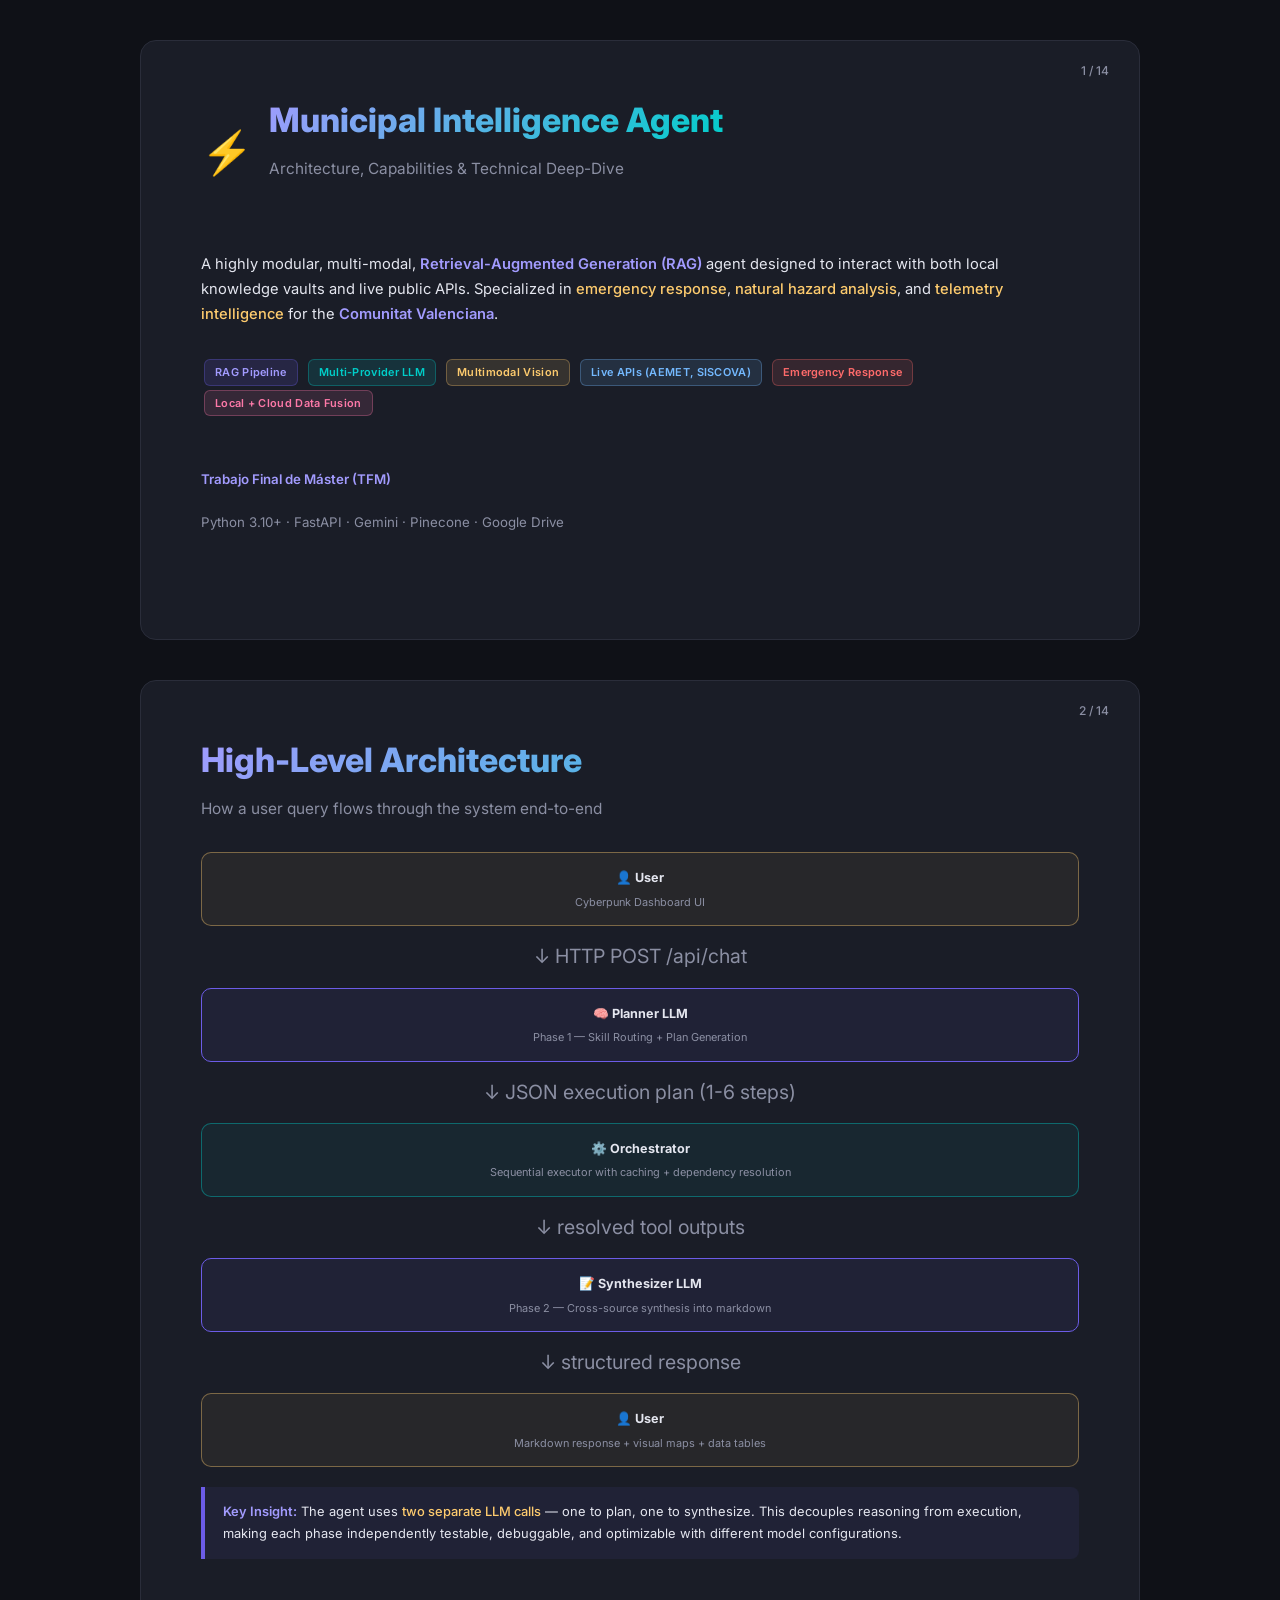
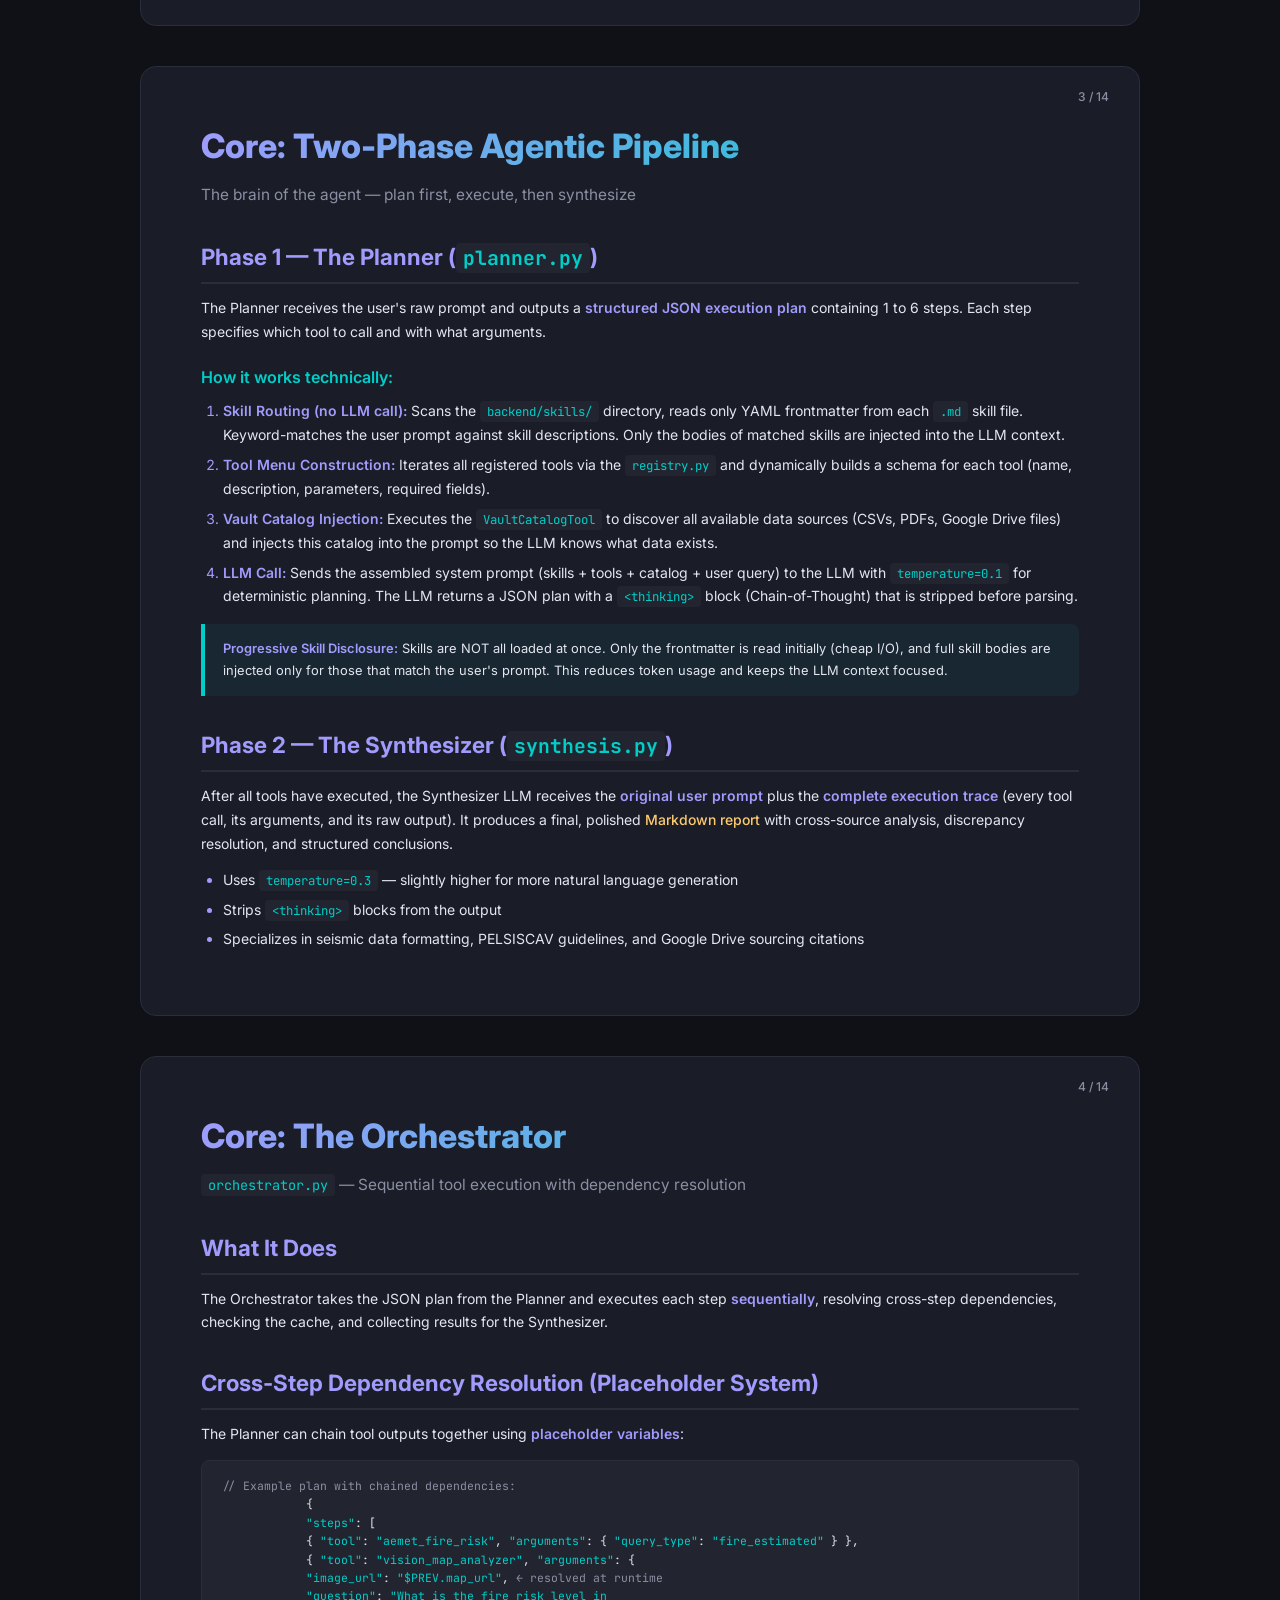
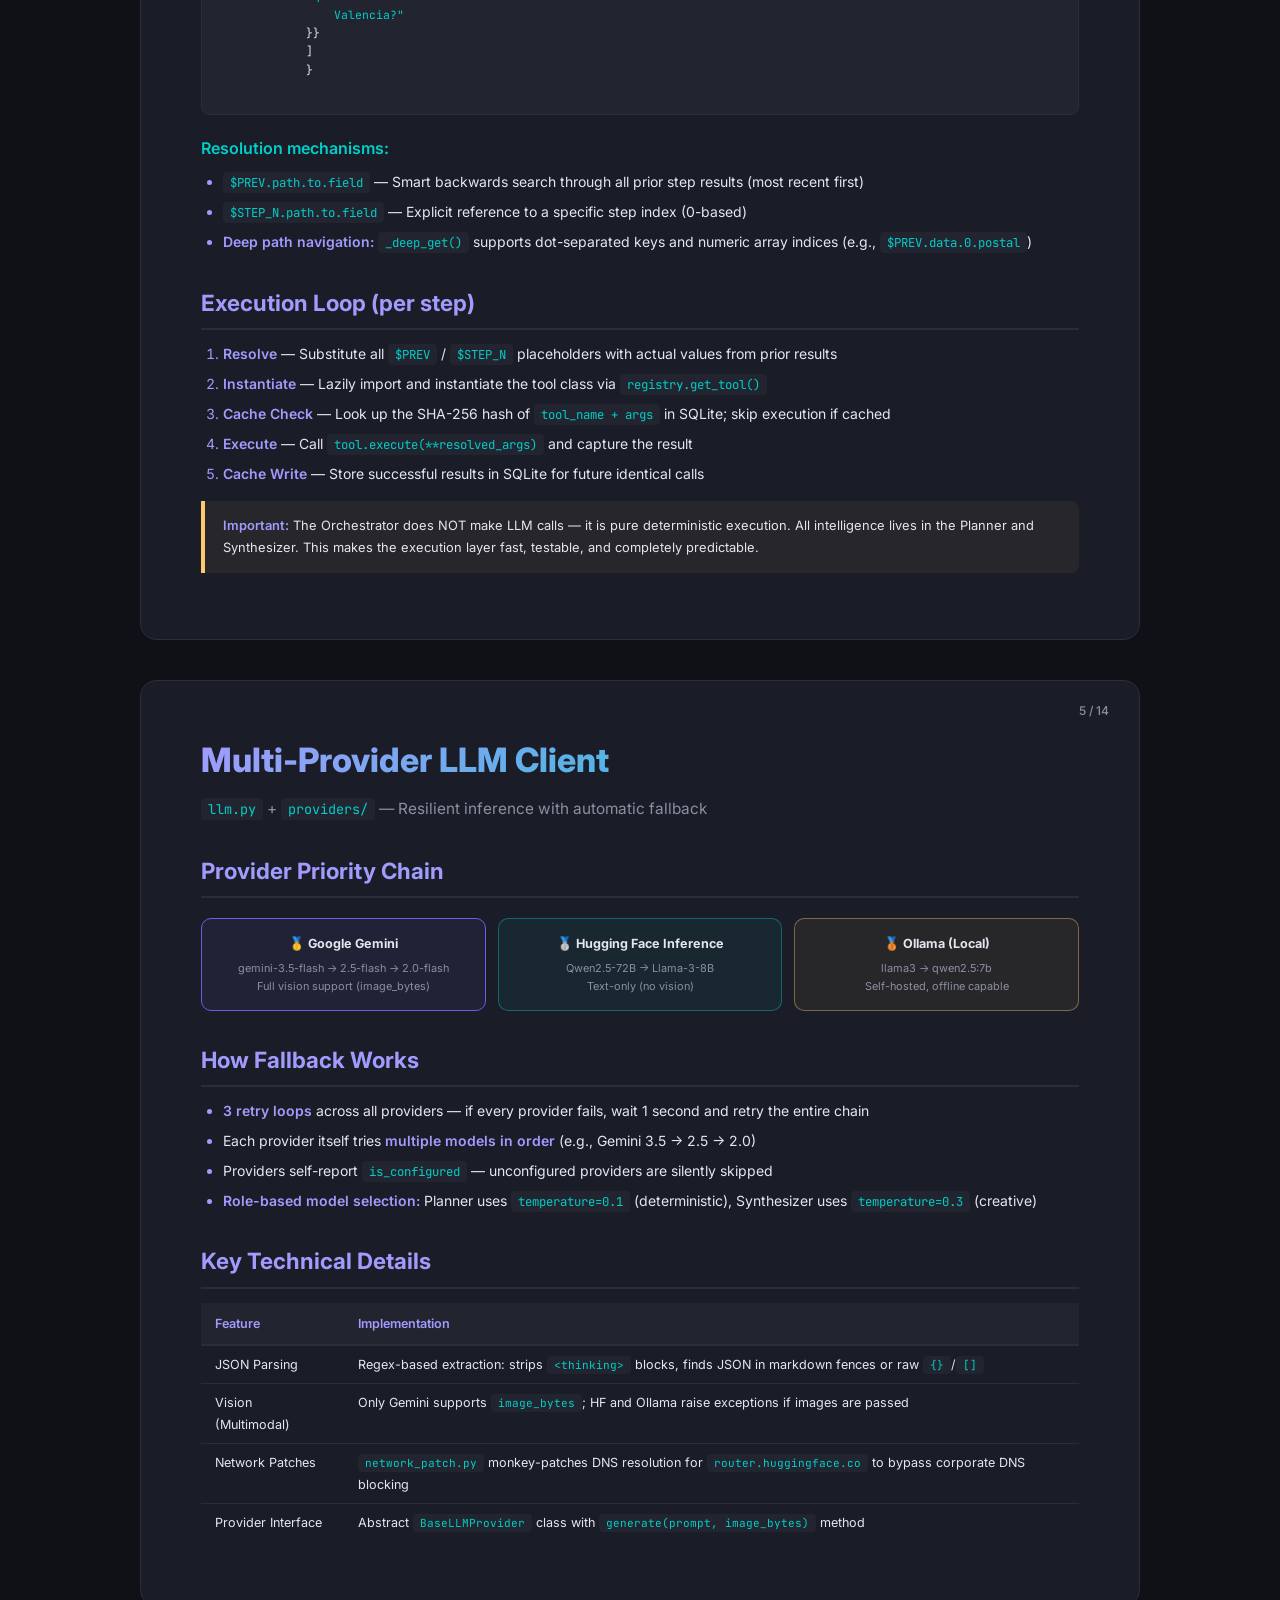
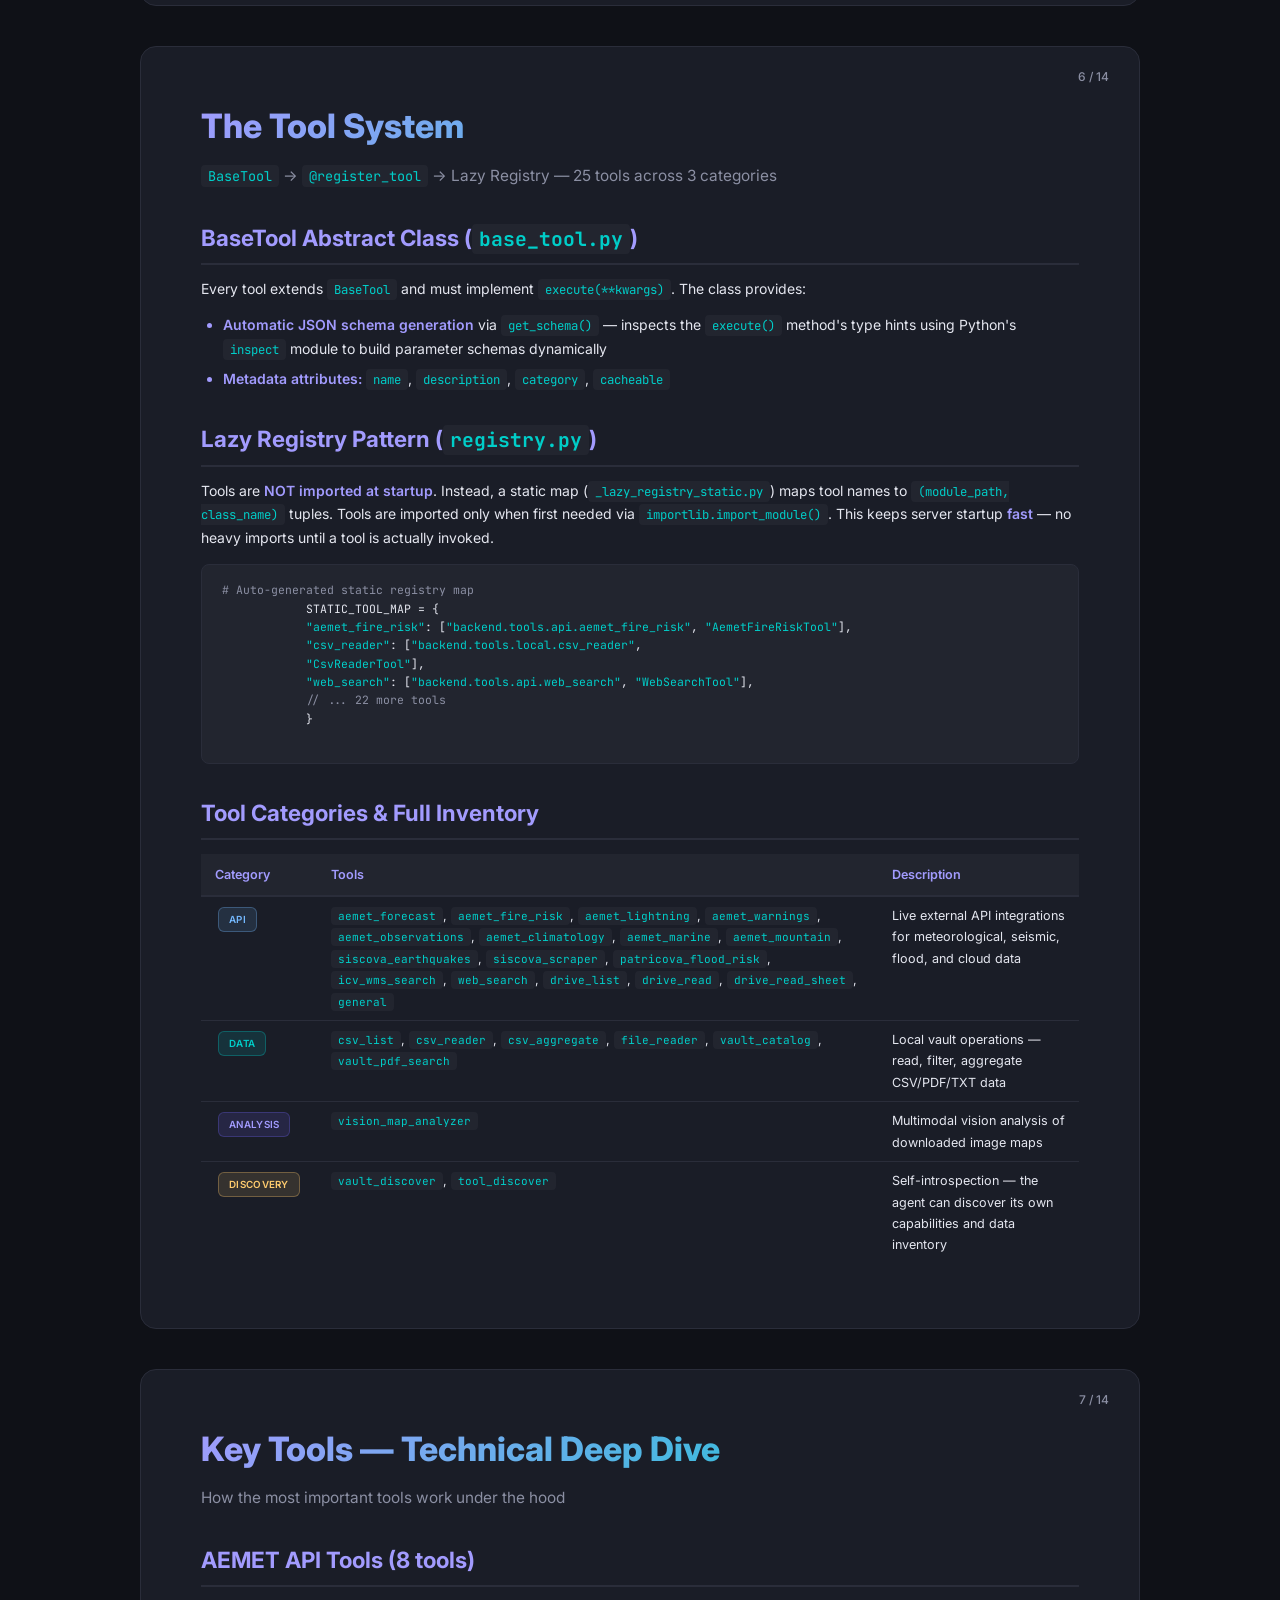
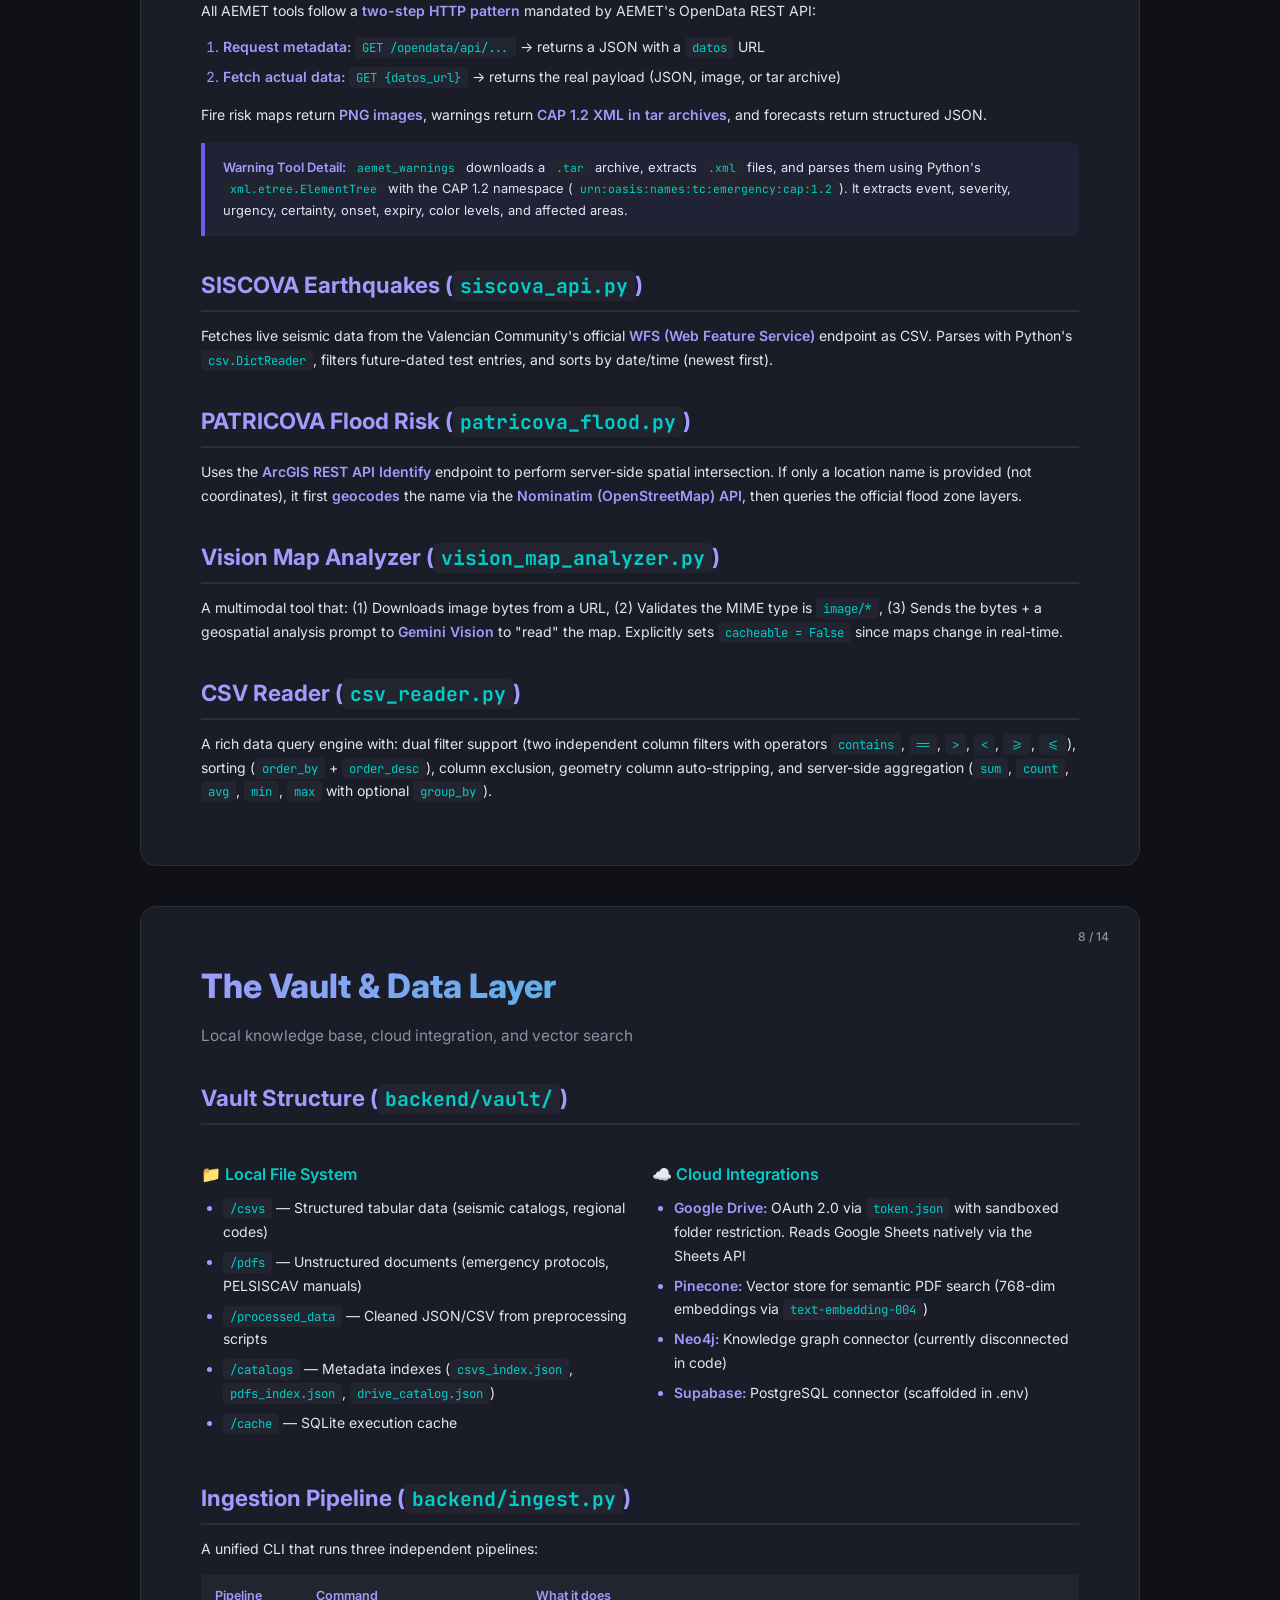
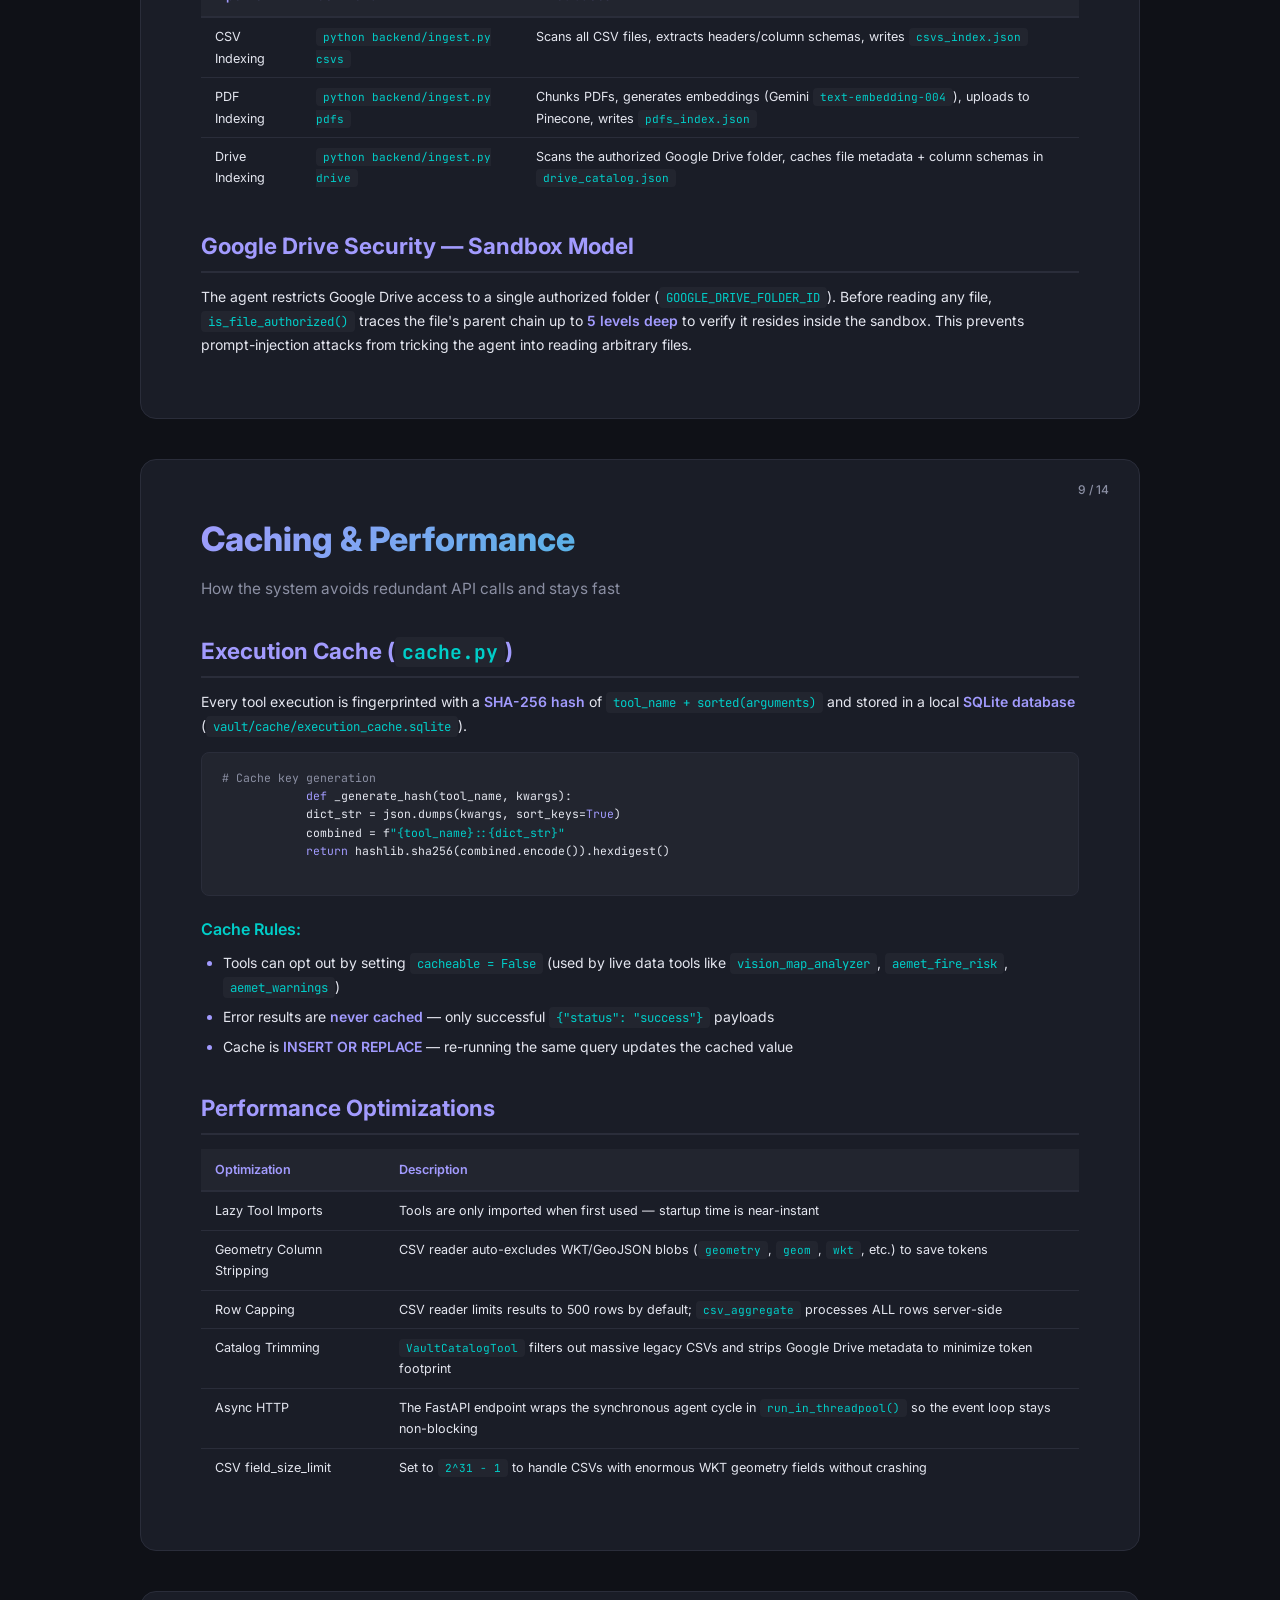
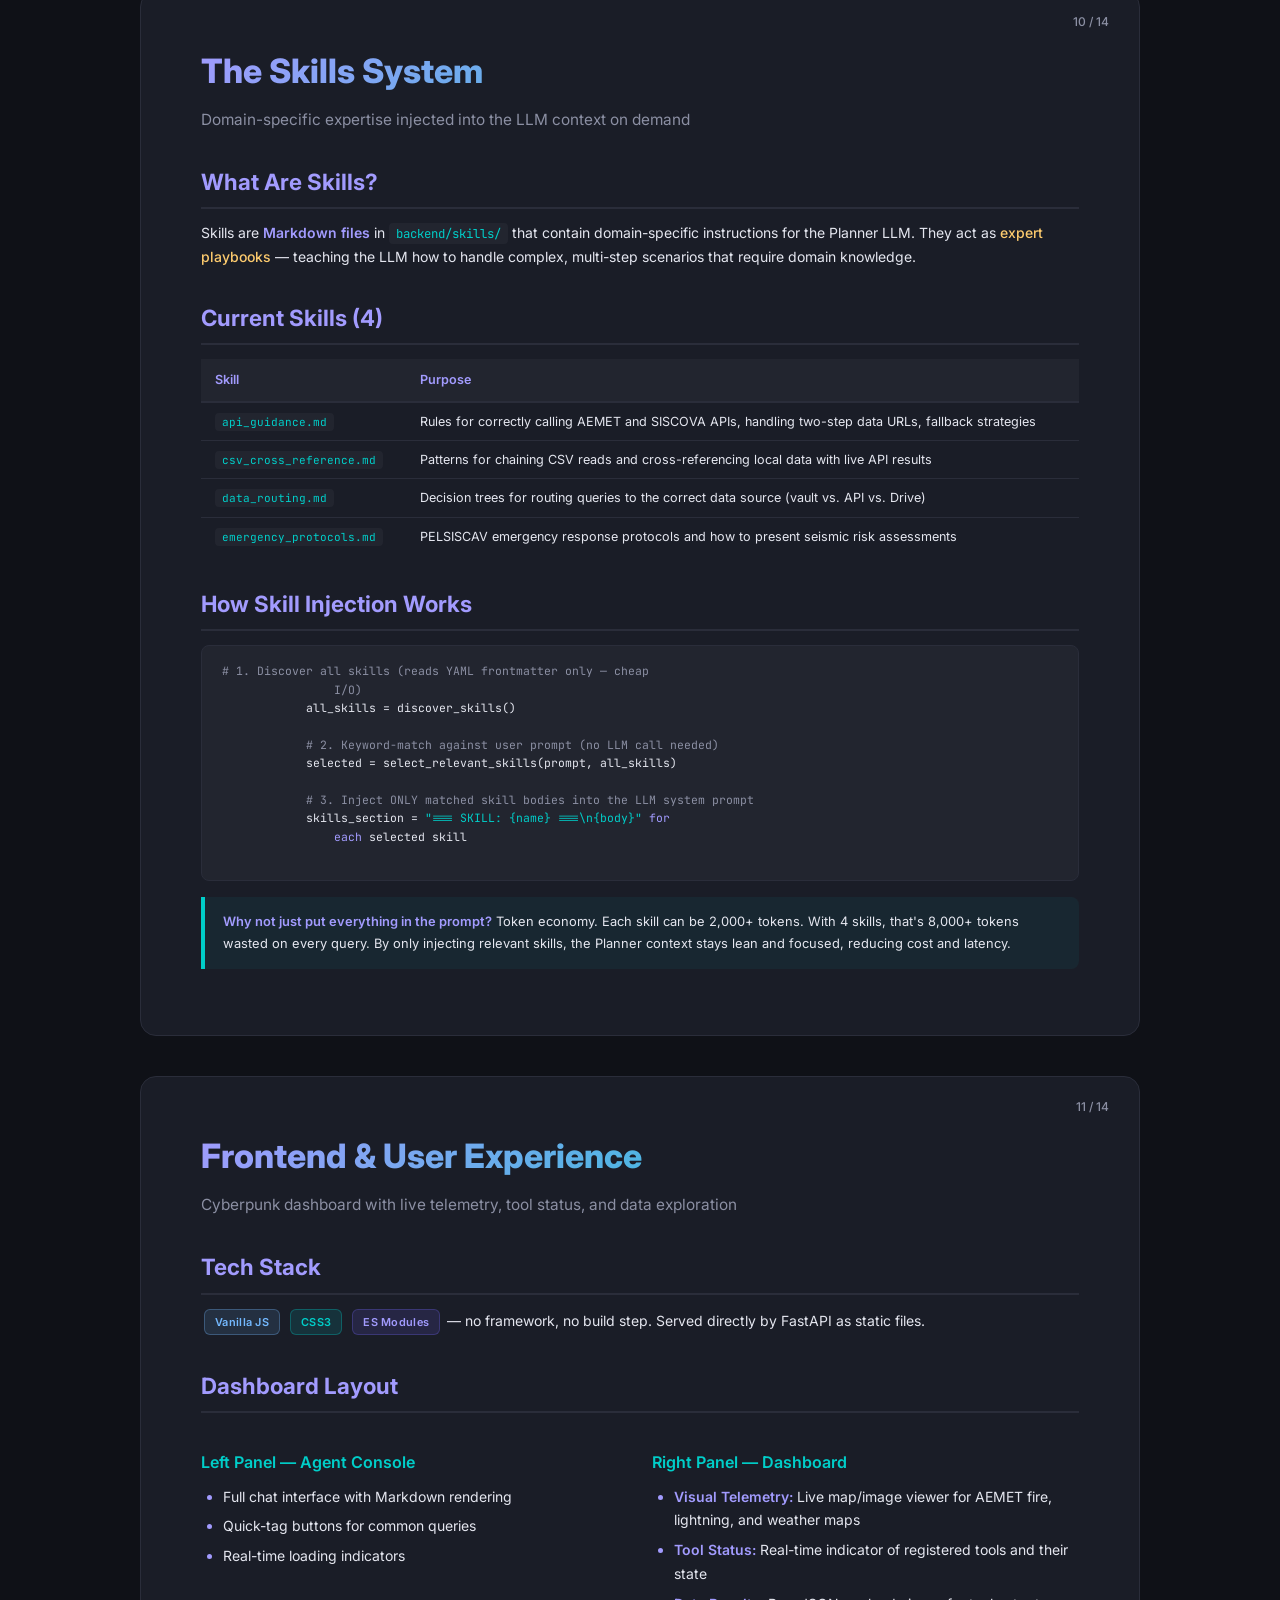
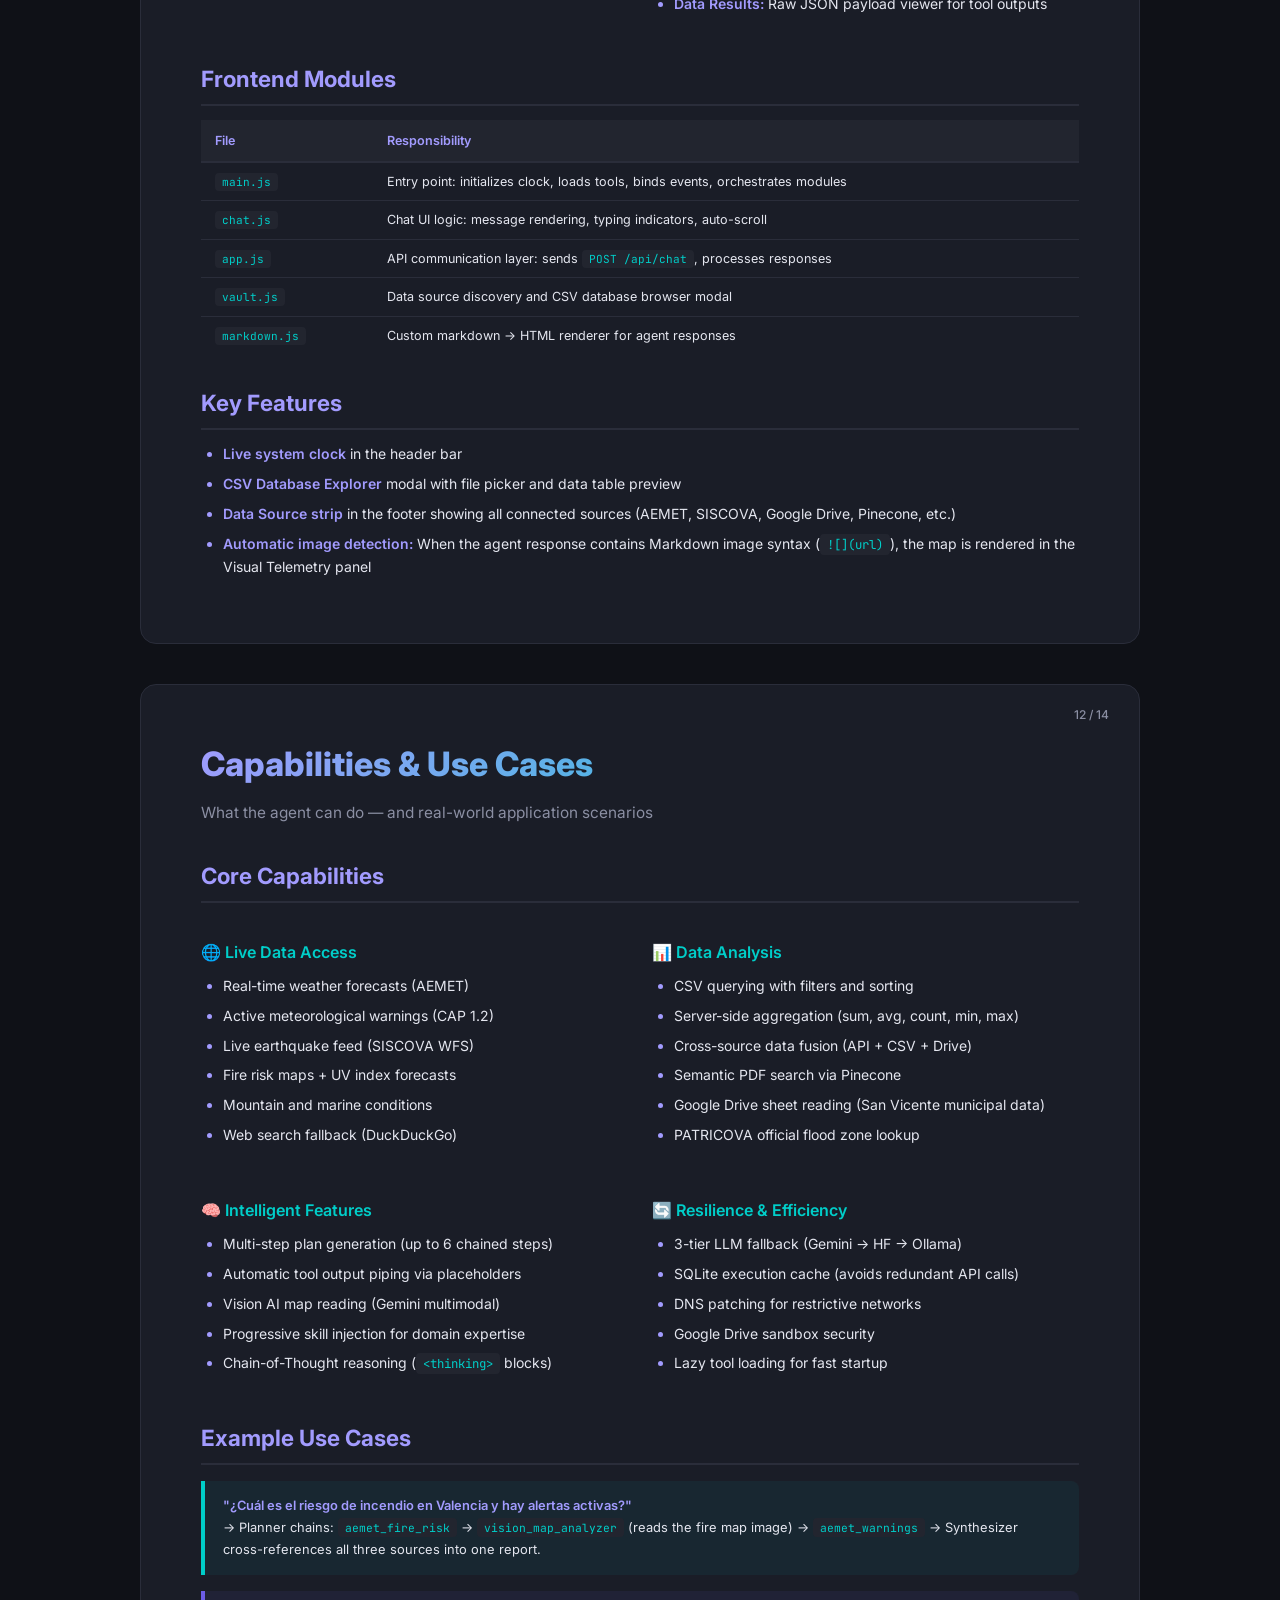
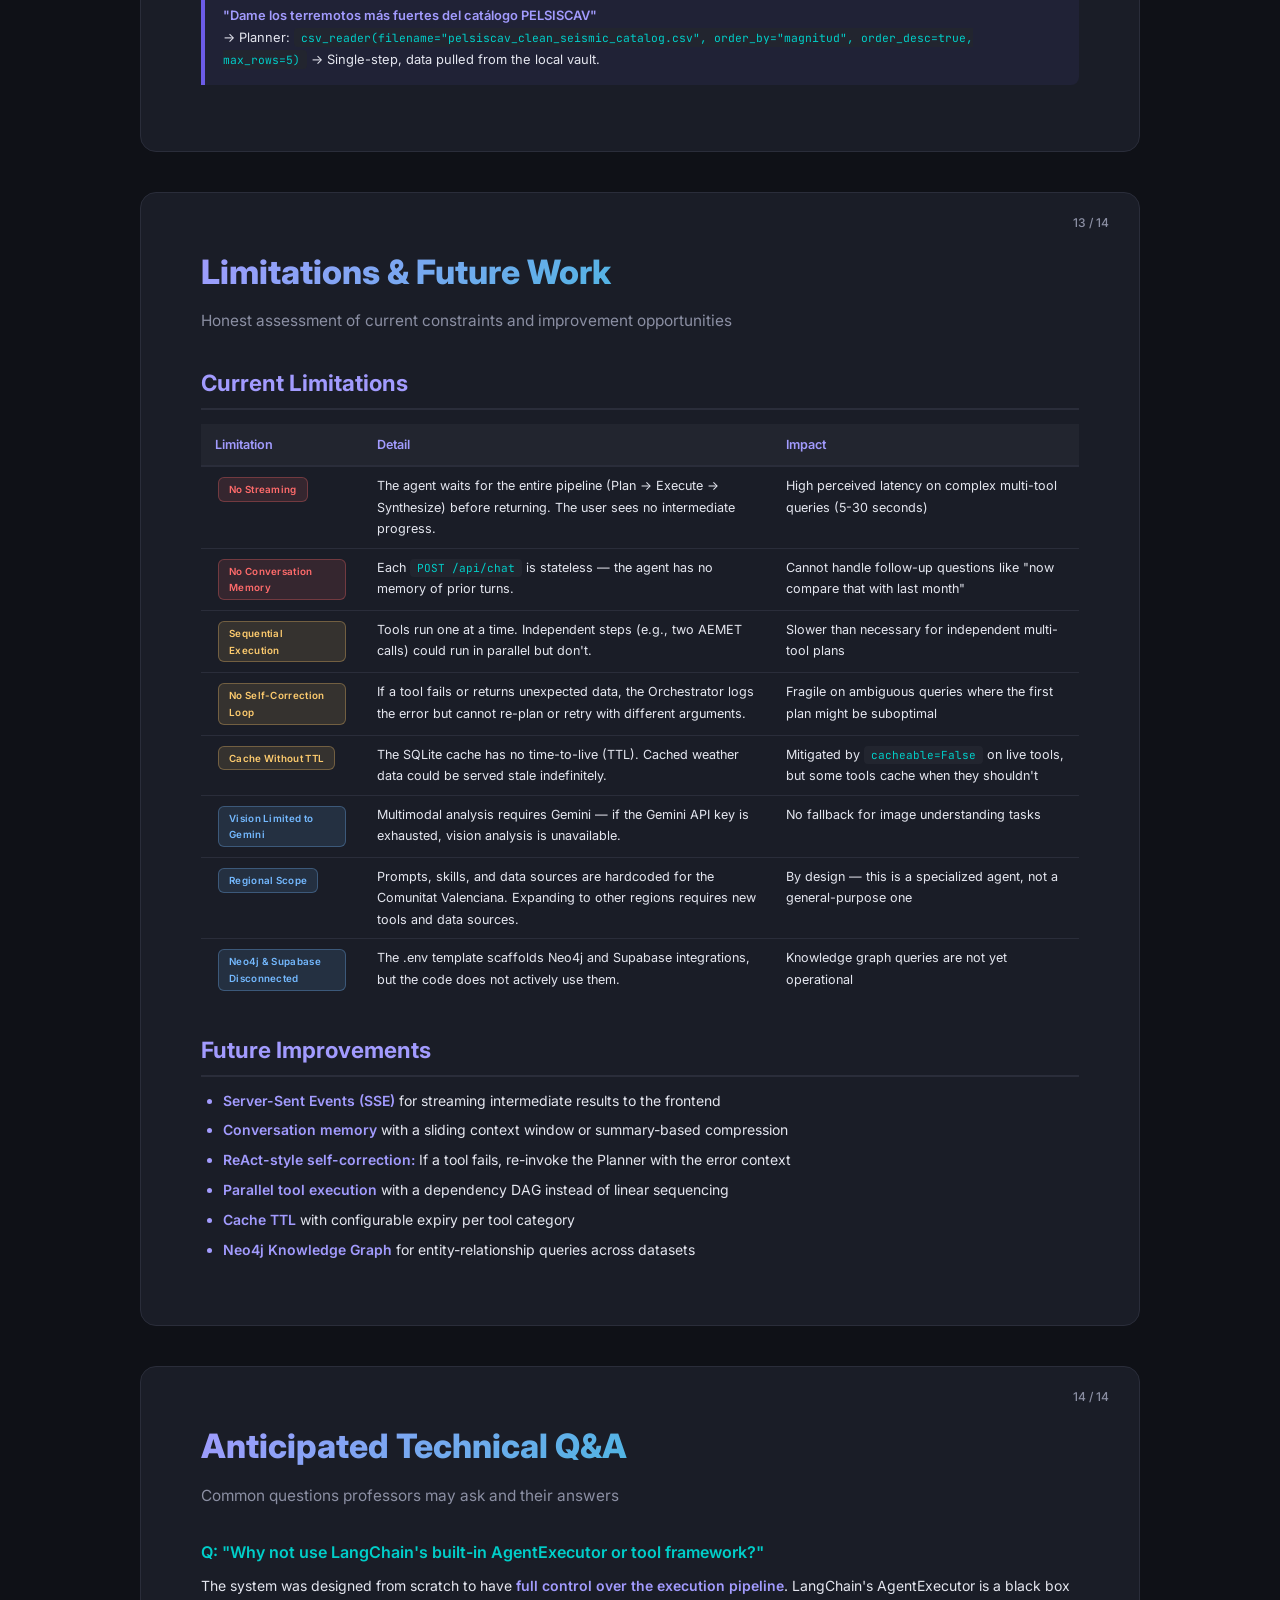
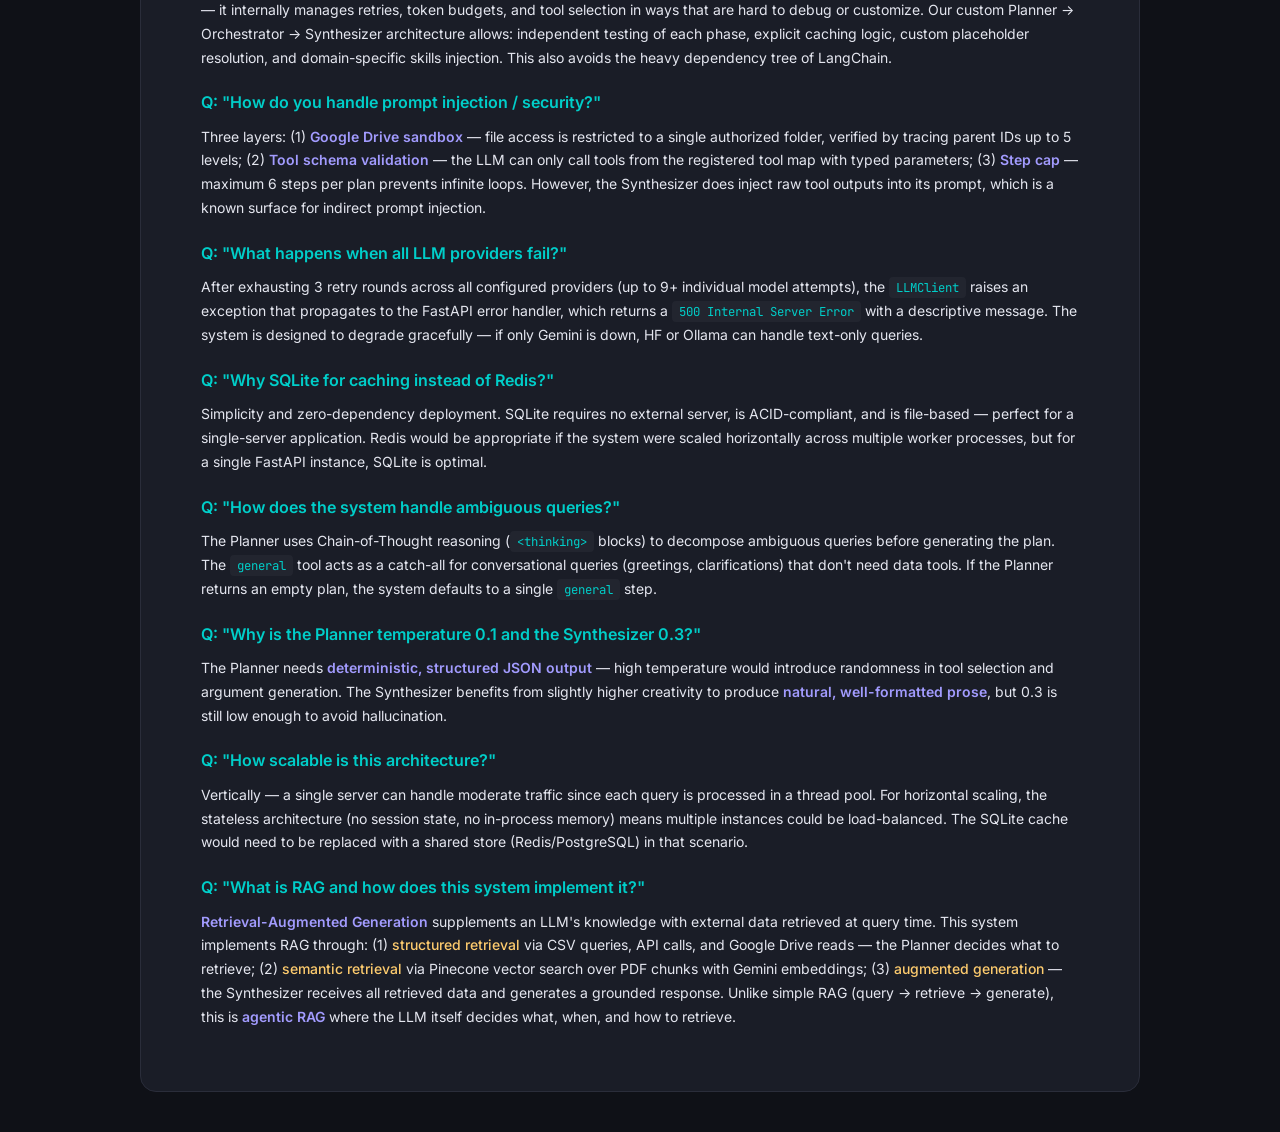
==== commit 0e303120: "chore: Rename project to Municipal Intelligence Agent" ====
--- a/docs/architecture_presentation.html
+++ b/docs/architecture_presentation.html
@@ -4,7 +4,7 @@
 <head>
     <meta charset="UTF-8">
     <meta name="viewport" content="width=device-width, initial-scale=1.0">
-    <title>ToolUniverse RAG Agent — Architecture Presentation</title>
+    <title>Municipal Intelligence Agent — Architecture Presentation</title>
     <style>
         @import url('https://fonts.googleapis.com/css2?family=Inter:wght@300;400;500;600;700;800&family=JetBrains+Mono:wght@400;500&display=swap');
 
@@ -405,7 +405,7 @@
         <div style="display:flex; align-items:center; gap:16px; margin-bottom:10px;">
             <span style="font-size:3em;">⚡</span>
             <div>
-                <h1>ToolUniverse RAG Agent</h1>
+                <h1>Municipal Intelligence Agent</h1>
                 <p class="subtitle">Architecture, Capabilities & Technical Deep-Dive</p>
             </div>
         </div>
